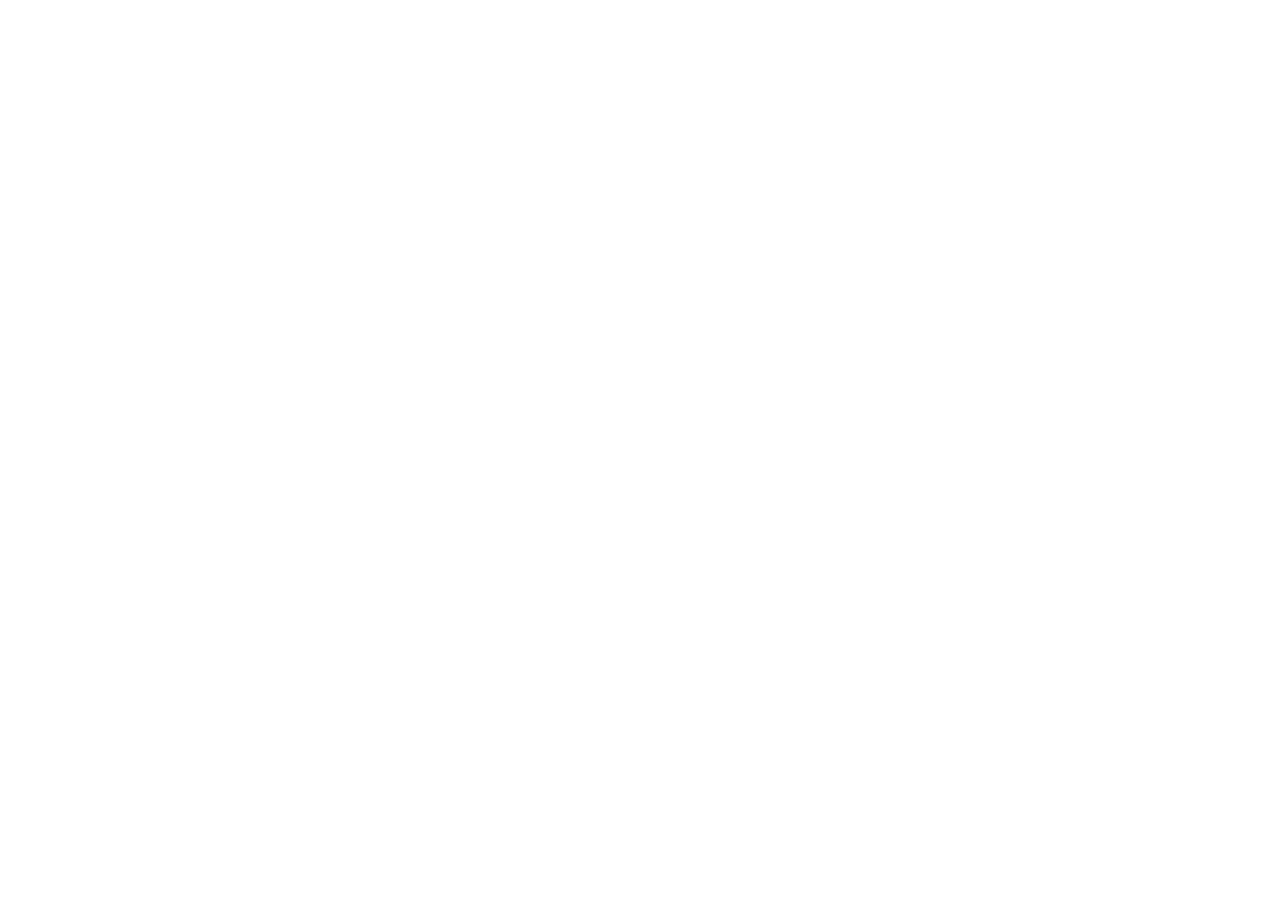
==== contact.html @ 3688fe40 "init : création du dépôt, arborescence des fichiers et structure HTML de base" ====
<!DOCTYPE html>
<html lang="fr">
<head>
    <meta charset="UTF-8">
    <meta name="viewport" content="width=device-width, initial-scale=1.0">
    <title>AfriConnectSummit - Contact</title>

    <!-- Bootstrap Icons - CSS -->
    <link rel="stylesheet" href="https://cdn.jsdelivr.net/npm/bootstrap-icons@1.11.3/font/bootstrap-icons.min.css">
    <!-- feuille de style personnelle -->
    <link rel="stylesheet" href="css/style.css">
</head>
<body>
    
    <!-- script javascript-->
    <script src="js/main.js"></script>
</body>
</html>
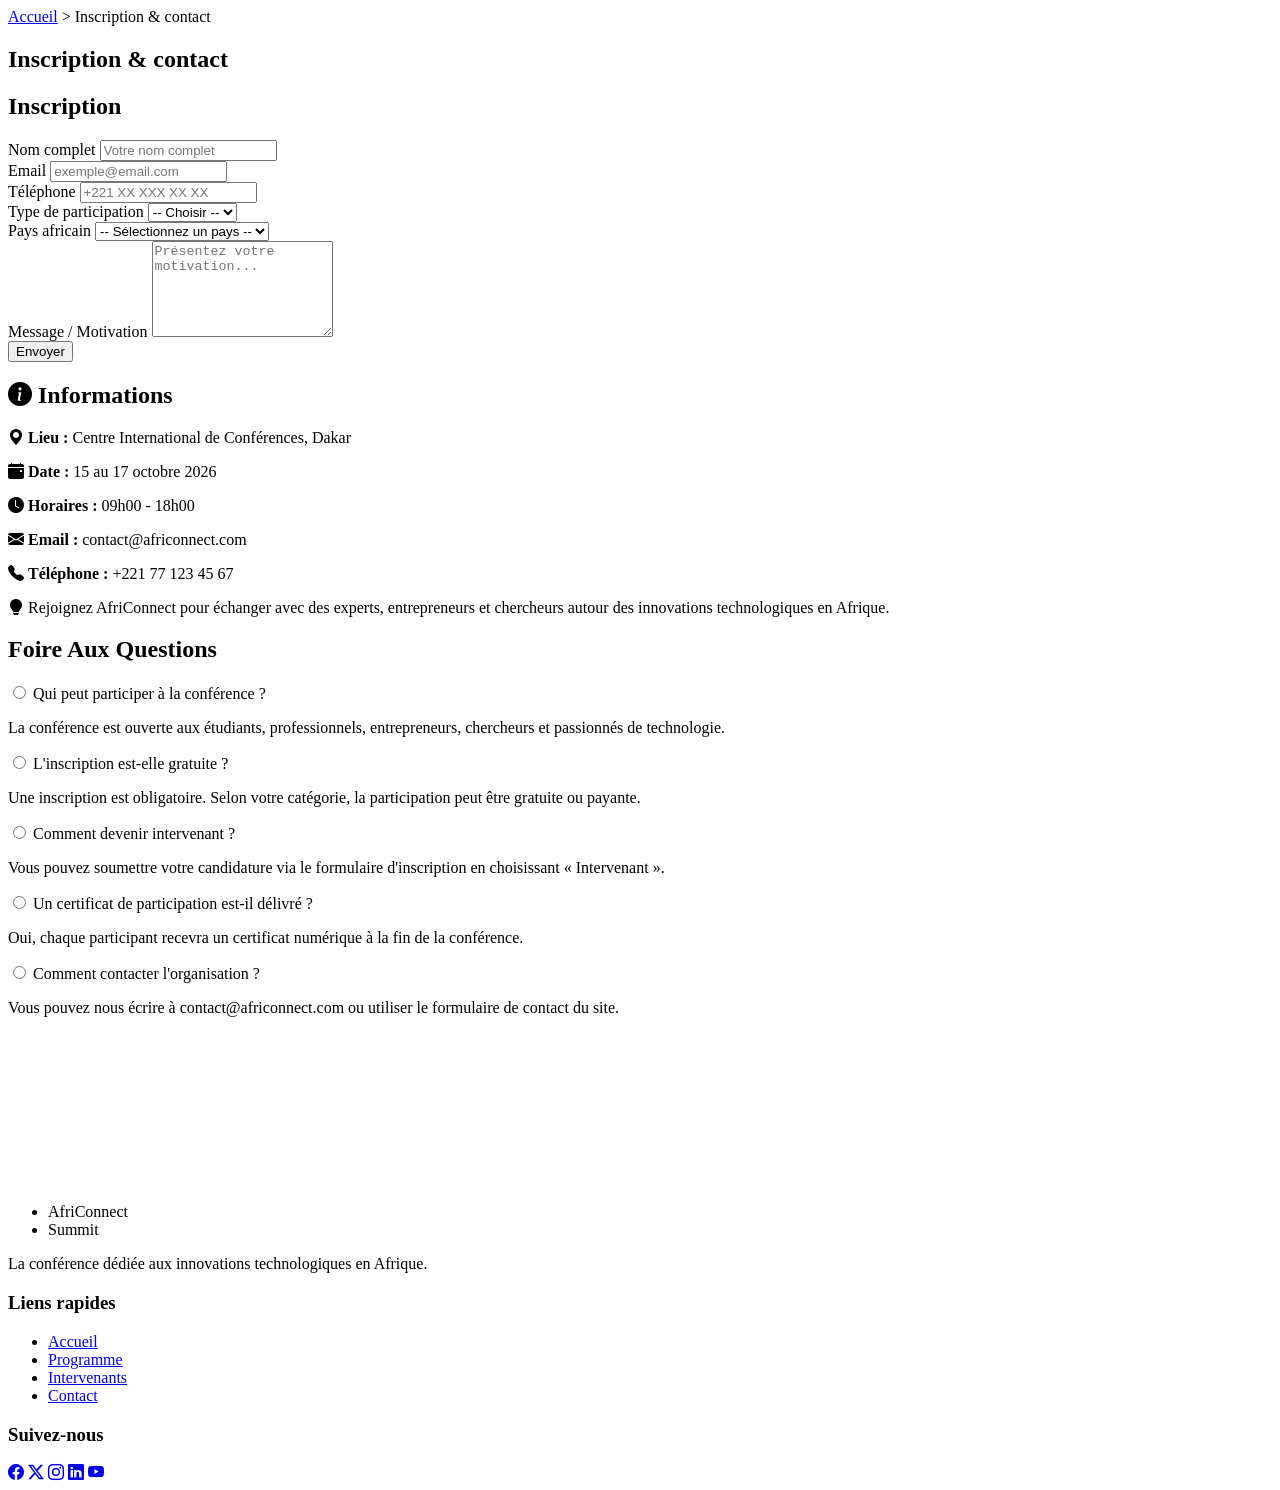
==== commit 91f28890: "HTML : Structure complète des 4 pages et contenu texte" ====
--- a/contact.html
+++ b/contact.html
@@ -1,5 +1,6 @@
 <!DOCTYPE html>
 <html lang="fr">
+
 <head>
     <meta charset="UTF-8">
     <meta name="viewport" content="width=device-width, initial-scale=1.0">
@@ -10,9 +11,216 @@
     <!-- feuille de style personnelle -->
     <link rel="stylesheet" href="css/style.css">
 </head>
+
 <body>
-    
+
+    <!-- section Hero interne -->
+    <section>
+        <div class="hero-content">
+
+            <!-- Fil d'Ariane -->
+            <div class="top">
+                <a href="index.html">Accueil</a>
+                <span>></span>
+                <span>Inscription & contact</span>
+            </div>
+
+            <!-- Titre -->
+            <h1>Inscription & contact</h1>
+
+        </div>
+    </section>
+
+    <!-- formulaire d'inscription -->
+    <section>
+        <!-- Formulaire -->
+        <div class="formulaire">
+
+            <h2>Inscription</h2>
+
+            <form>
+
+                <div class="champ">
+                    <label>Nom complet</label>
+                    <input type="text" placeholder="Votre nom complet" required>
+                </div>
+
+                <div class="champ">
+                    <label>Email</label>
+                    <input type="email" placeholder="exemple@email.com" required>
+                </div>
+
+                <div class="champ">
+                    <label>Téléphone</label>
+                    <input type="tel" placeholder="+221 XX XXX XX XX" required>
+                </div>
+
+                <div class="champ">
+                    <label>Type de participation</label>
+                    <select required>
+                        <option value="">-- Choisir --</option>
+                        <option>Participant</option>
+                        <option>Intervenant</option>
+                        <option>Partenaire</option>
+                        <option>Sponsor</option>
+                        <option>Presse</option>
+                    </select>
+                </div>
+
+                <div class="champ">
+                    <label>Pays africain</label>
+                    <select required>
+                        <option value="">-- Sélectionnez un pays --</option>
+                        <option>Sénégal</option>
+                        <option>Burkina Faso</option>
+                        <option>Côte d'Ivoire</option>
+                        <option>Mali</option>
+                        <option>Niger</option>
+                        <option>Ghana</option>
+                        <option>Nigeria</option>
+                        <option>Cameroun</option>
+                        <option>Togo</option>
+                        <option>Bénin</option>
+                        <option>Guinée</option>
+                    </select>
+                </div>
+
+                <div class="champ">
+                    <label>Message / Motivation</label>
+                    <textarea rows="6" placeholder="Présentez votre motivation..."></textarea>
+                </div>
+
+                <button type="submit" class="btn">Envoyer</button>
+
+            </form>
+
+        </div>
+        <!-- Informations -->
+        <div class="infos">
+
+            <h2><i class="bi bi-info-circle-fill"></i> Informations</h2>
+
+            <p><i class="bi bi-geo-alt-fill"></i> <strong>Lieu :</strong> Centre International de Conférences, Dakar</p>
+
+            <p><i class="bi bi-calendar-event-fill"></i> <strong>Date :</strong> 15 au 17 octobre 2026</p>
+
+            <p><i class="bi bi-clock-fill"></i> <strong>Horaires :</strong> 09h00 - 18h00</p>
+
+            <p><i class="bi bi-envelope-fill"></i> <strong>Email :</strong> contact@africonnect.com</p>
+
+            <p><i class="bi bi-telephone-fill"></i> <strong>Téléphone :</strong> +221 77 123 45 67</p>
+
+            <p>
+                <i class="bi bi-lightbulb-fill"></i>
+                Rejoignez AfriConnect pour échanger avec des experts,
+                entrepreneurs et chercheurs autour des innovations technologiques en Afrique.
+            </p>
+
+        </div>
+
+
+    </section>
+
+    <!-- FAQ -->
+    <section>
+        <h2>Foire Aux Questions</h2>
+
+        <div class="accordion">
+
+            <div class="item">
+                <input type="radio" name="faq" id="q1">
+                <label for="q1">Qui peut participer à la conférence ?</label>
+                <div class="content">
+                    <p>La conférence est ouverte aux étudiants, professionnels, entrepreneurs, chercheurs et passionnés
+                        de technologie.</p>
+                </div>
+            </div>
+
+            <div class="item">
+                <input type="radio" name="faq" id="q2">
+                <label for="q2">L'inscription est-elle gratuite ?</label>
+                <div class="content">
+                    <p>Une inscription est obligatoire. Selon votre catégorie, la participation peut être gratuite ou
+                        payante.</p>
+                </div>
+            </div>
+
+            <div class="item">
+                <input type="radio" name="faq" id="q3">
+                <label for="q3">Comment devenir intervenant ?</label>
+                <div class="content">
+                    <p>Vous pouvez soumettre votre candidature via le formulaire d'inscription en choisissant «
+                        Intervenant ».</p>
+                </div>
+            </div>
+
+            <div class="item">
+                <input type="radio" name="faq" id="q4">
+                <label for="q4">Un certificat de participation est-il délivré ?</label>
+                <div class="content">
+                    <p>Oui, chaque participant recevra un certificat numérique à la fin de la conférence.</p>
+                </div>
+            </div>
+
+            <div class="item">
+                <input type="radio" name="faq" id="q5">
+                <label for="q5">Comment contacter l'organisation ?</label>
+                <div class="content">
+                    <p>Vous pouvez nous écrire à contact@africonnect.com ou utiliser le formulaire de contact du site.
+                    </p>
+                </div>
+            </div>
+
+        </div>
+
+    </section>
+
+    <!-- Carte google maps -->
+    <section>
+        <iframe src="https://www.google.com/maps?q=MGHW%2B75R%20Dakar&output=embed" frameborder="0"></iframe>
+    </section>
+
+    <!-- footer -->
+    <footer>
+        <div class="footer-container">
+
+            <div class="footer-col">
+                <ul>
+                    <li class="logo">AfriConnect</li>
+                    <li class="logo" id="color">Summit</li>
+                </ul>
+                <p>La conférence dédiée aux innovations technologiques en Afrique.</p>
+            </div>
+
+            <div class="footer-col">
+                <h3>Liens rapides</h3>
+                <ul>
+                    <li><a href="index.html">Accueil</a></li>
+                    <li><a href="programme.html">Programme</a></li>
+                    <li><a href="intervenants.html">Intervenants</a></li>
+                    <li><a href="contact.html">Contact</a></li>
+                </ul>
+            </div>
+
+            <div class="footer-col">
+                <h3>Suivez-nous</h3>
+
+                <div class="social-icons">
+                    <a href="#"><i class="bi bi-facebook"></i></a>
+                    <a href="#"><i class="bi bi-twitter-x"></i></a>
+                    <a href="#"><i class="bi bi-instagram"></i></a>
+                    <a href="#"><i class="bi bi-linkedin"></i></a>
+                    <a href="#"><i class="bi bi-youtube"></i></a>
+                </div>
+            </div>
+
+        </div>
+
+        <div id="copyrigth"></div>
+    </footer>
+
     <!-- script javascript-->
     <script src="js/main.js"></script>
 </body>
+
 </html>
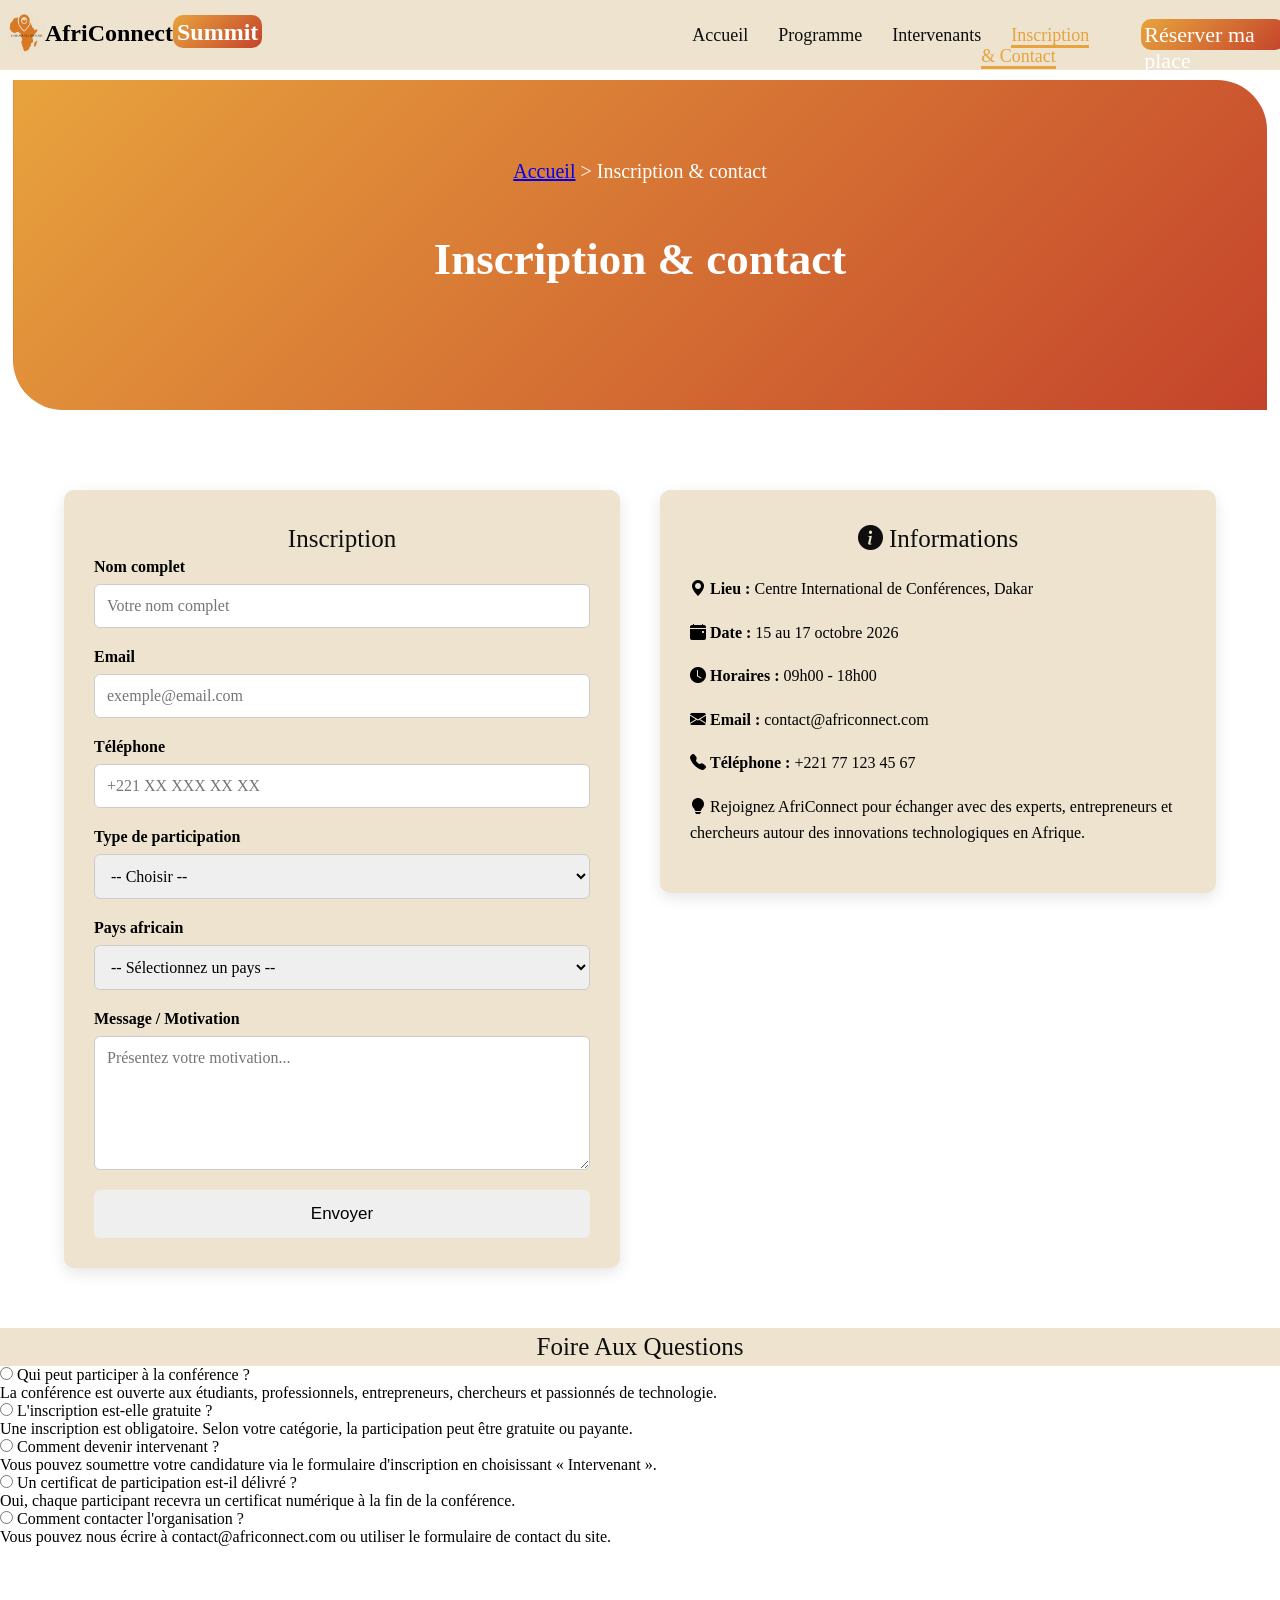
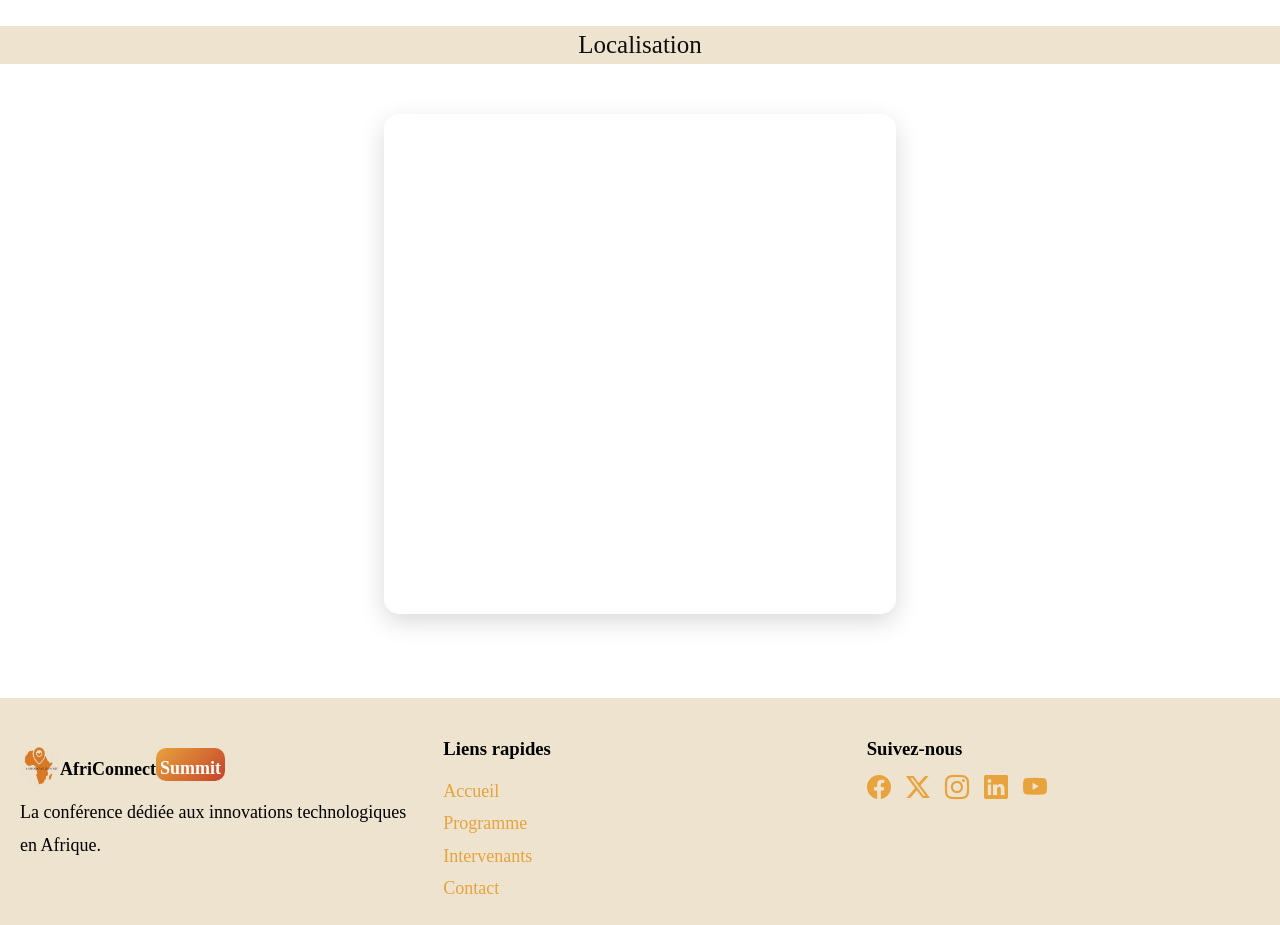
==== commit 7d685ecd: "CSS : variables et mise en page principale" ====
--- a/contact.html
+++ b/contact.html
@@ -13,9 +13,31 @@
 </head>
 
 <body>
+     <!-- navbar -->
+    <nav class="navbar">
+        <div class="logo">
+            <ul>
+                <li><img src="images/logo.png" alt="logo"></li>
+                <li>AfriConnect</li>
+                <li id="color">Summit</li>
+            </ul>
+        </div>
+        <ul class="nav-links">
+            <li><a href="index.html">Accueil</a></li>
+            <li><a href="programme.html">Programme</a></li>
+            <li><a href="intervenants.html">Intervenants</a></li>
+            <li><a href="contact.html" class="active">Inscription & Contact</a></li>
+        </ul>
+        <a href="contact.html" class="primaire">Réserver ma place</a>
+        <div class="hamburger">
+            <span></span>
+            <span></span>
+            <span></span>
+        </div>
+    </nav>
 
     <!-- section Hero interne -->
-    <section>
+    <section class="hero-interne">
         <div class="hero-content">
 
             <!-- Fil d'Ariane -->
@@ -32,11 +54,11 @@
     </section>
 
     <!-- formulaire d'inscription -->
-    <section>
+    <section class="contact">
         <!-- Formulaire -->
         <div class="formulaire">
 
-            <h2>Inscription</h2>
+            <div class="title">Inscription</div>
 
             <form>
 
@@ -98,7 +120,7 @@
         <!-- Informations -->
         <div class="infos">
 
-            <h2><i class="bi bi-info-circle-fill"></i> Informations</h2>
+            <div class="title"><i class="bi bi-info-circle-fill"></i> Informations</div>
 
             <p><i class="bi bi-geo-alt-fill"></i> <strong>Lieu :</strong> Centre International de Conférences, Dakar</p>
 
@@ -123,7 +145,7 @@
 
     <!-- FAQ -->
     <section>
-        <h2>Foire Aux Questions</h2>
+        <div class="title">Foire Aux Questions</div>
 
         <div class="accordion">
 
@@ -176,7 +198,8 @@
     </section>
 
     <!-- Carte google maps -->
-    <section>
+    <section class="localisation">
+        <div class="title">Localisation</div>
         <iframe src="https://www.google.com/maps?q=MGHW%2B75R%20Dakar&output=embed" frameborder="0"></iframe>
     </section>
 
@@ -185,9 +208,10 @@
         <div class="footer-container">
 
             <div class="footer-col">
-                <ul>
-                    <li class="logo">AfriConnect</li>
-                    <li class="logo" id="color">Summit</li>
+                <ul class="logo">
+                    <li><img src="images/logo.png" alt="logo"></li>
+                    <li>AfriConnect</li>
+                    <li id="color">Summit</li>
                 </ul>
                 <p>La conférence dédiée aux innovations technologiques en Afrique.</p>
             </div>
--- a/css/style.css
+++ b/css/style.css
@@ -0,0 +1,560 @@
+* {
+    margin: 0;
+    padding: 0;
+}
+
+:root {
+    /* couleur du site */
+    --bg: #ffffff;
+    --primary-color: #e8a33d;
+    --secondary-color: #c4432b;
+    --third-color: #ede3ce;
+    --bg-dark: #0e0e0e;
+    --bg-dark-card: rgba(232, 163, 61, 0.14);
+    --color: #E8A33D24;
+    /* police */
+    --font-title: roboto slab;
+    --font-text: playfair display;
+}
+
+.logo {
+    font-size: 24px;
+    display: flex;
+    margin-top: 15px;
+    font-weight: bold;
+
+    img {
+        margin-top: -7px;
+        width: 40px;
+        height: 40px;
+        border-radius: 50%;
+        background: var(--third-color);
+    }
+
+    #color {
+        margin-top: -5px;
+        background: linear-gradient(135deg, var(--primary-color), var(--secondary-color));
+        color: white;
+        padding: 4px;
+        border-radius: 10px;
+        height: 25px;
+    }
+}
+
+.navbar {
+    top: 0;
+    width: 100%;
+    display: flex;
+    padding: 5px;
+    height: 60px;
+    position: fixed;
+    background: var(--third-color);
+
+    ul {
+        display: flex;
+        list-style: none;
+    }
+
+    .nav-links {
+        margin-top: 20px;
+        margin-left: 400px;
+
+        a {
+            margin-left: 30px;
+            font-size: 18px;
+            text-decoration: none;
+            color: var(--bg-dark);
+        }
+    }
+
+    .primaire {
+        margin-top: 14px;
+        padding: 3px;
+        border-radius: 10px;
+        color: white;
+        background: linear-gradient(135deg, var(--primary-color), var(--secondary-color));
+        text-decoration: none;
+        font-size: 22px;
+        height: 25px;
+        margin-left: 50px;
+
+    }
+
+    .nav-links .active {
+        border-bottom: solid var(--primary-color);
+        color: var(--primary-color);
+    }
+}
+
+.hero-interne {
+    margin: 80px auto;
+    height: 250px;
+    width: 98%;
+    background: linear-gradient(135deg, var(--primary-color), var(--secondary-color));
+    background-size: cover;
+    background-position: center;
+    border-radius: 0% 50px 0% 50px;
+    padding-top: 80px;
+
+    .hero-content {
+        width: 90%;
+        margin: auto;
+        color: white;
+        align-items: center;
+        text-align: center;
+
+        .top {
+            font-size: 20px;
+            font-family: var(--font-text);
+
+        }
+
+        h1 {
+            font-size: 45px;
+            margin-top: 50px;
+            font-family: var(--font-text);
+        }
+    }
+}
+
+/* mis en place du footer */
+footer {
+    background: var(--third-color);
+    padding: 40px 20px 20px;
+
+    .footer-container {
+        display: flex;
+        justify-content: space-between;
+        gap: 30px;
+
+        /* flex-wrap: wrap; */
+        .footer-col {
+            flex: 1;
+            min-width: 220px;
+
+            h3 {
+                margin-bottom: 15px;
+            }
+
+            p,
+            li {
+                font-size: 18px;
+                line-height: 1.8;
+            }
+
+            ul {
+                list-style: none;
+                padding: 0;
+
+                a {
+                    color: var(--primary-color);
+                    text-decoration: none;
+                }
+            }
+
+            .social-icons {
+                display: flex;
+                gap: 15px;
+                margin-top: 10px;
+
+                a {
+                    color: var(--primary-color);
+                    font-size: 24px;
+                }
+            }
+
+        }
+
+    }
+}
+
+/* en-tête de chaque page */
+.title {
+    padding: 5px;
+    font-size: 25px;
+    color: var(--bg-dark);
+    text-align: center;
+    align-items: center;
+    background: var(--third-color);
+    font-family: var(--font-title);
+
+}
+
+/* page d'acceuil */
+.hero-section {
+    padding: 100px 20px;
+    max-width: 1200px;
+    margin: 0 auto;
+    min-height: 80vh;
+    display: flex;
+    align-items: center;
+
+    .hero-container {
+        display: grid;
+        grid-template-columns: 1fr 1fr;
+        gap: 50px;
+        align-items: center;
+        width: 100%;
+    }
+
+    .hero-text {
+        h1 {
+            font-size: 3.5rem;
+            line-height: 1.1;
+            margin-bottom: 20px;
+            font-weight: 800;
+        }
+
+        p {
+            font-size: 1.25rem;
+            color: var(--text-muted);
+            line-height: 1.6;
+            margin-bottom: 40px;
+            font-family: var(--font-text);
+        }
+    }
+
+    .hero-text h1 em {
+        background: linear-gradient(135deg, var(--primary-color), var(--secondary-color));
+        -webkit-background-clip: text;
+        -webkit-text-fill-color: transparent;
+        background-clip: text;
+    }
+
+    .hero-buttons {
+        display: flex;
+        gap: 15px;
+
+        .primaire,
+        .secondaire {
+            padding: 14px 28px;
+            border-radius: 40px;
+            font-weight: 600;
+            text-decoration: none;
+
+        }
+
+        .primaire {
+            background: linear-gradient(135deg, var(--primary-color), var(--secondary-color));
+            color: white;
+        }
+
+        .secondaire {
+            background-color: transparent;
+            color: var(--text-color);
+            border: 2px solid #E5E7EB;
+        }
+    }
+
+
+
+    .hero-image {
+        width: 100%;
+
+        img {
+            height: 500px;
+            border-radius: 30px;
+
+        }
+    }
+}
+
+/* acceuil chiffres-clés */
+.chiffres-cle {
+    padding: 40px 20px 20px;
+
+    ul {
+        display: flex;
+        list-style: none;
+        justify-content: space-between;
+        gap: 30px;
+    }
+
+    .counters {
+        font-family: var(--font-text);
+        font-size: 20px;
+
+    }
+}
+
+/* pourquoi participer */
+.why {
+    .grid {
+        display: grid;
+        grid-template-columns: repeat(3, 1fr);
+        gap: 30px;
+        width: 90%;
+        margin: 80px auto;
+
+        i {
+            font-size: 3rem;
+            color: var(--primary-color);
+            margin-bottom: 20px;
+        }
+
+        h3 {
+            font-size: 1.5rem;
+            margin-bottom: 15px;
+            color: var(--secondary-color);
+        }
+
+        p {
+            color: var(--text-muted);
+            line-height: 1.6;
+            font-size: 1rem;
+        }
+
+        i {
+            font-size: 3rem;
+            color: var(--primary-color);
+            margin-bottom: 20px;
+        }
+
+        h3 {
+            font-size: 1.5rem;
+            margin-bottom: 15px;
+            color: var(--secondary-color);
+        }
+
+        p {
+            color: var(--text-muted);
+            line-height: 1.6;
+            font-size: 1rem;
+        }
+    }
+
+    .card {
+        background: var(--bg);
+        padding: 35px 25px;
+        text-align: center;
+        border-radius: 15px;
+        box-shadow: 0 5px 20px rgba(0, 0, 0, 0.1);
+
+        i {
+            font-size: 3rem;
+            color: var(--primary-color);
+            margin-bottom: 20px;
+        }
+
+        h3 {
+            font-size: 1.5rem;
+            margin-bottom: 15px;
+            color: var(--primary-color);
+        }
+
+        p {
+            line-height: 1.6;
+            font-size: 1rem;
+        }
+    }
+
+
+}
+
+/* sponsor */
+.sponsor-container{
+    display: flex;
+    justify-content: center;
+    align-items: stretch;
+    gap: 30px;
+    flex-wrap: wrap;
+    width: 90%;
+    margin: 80px auto;
+}
+
+.sponsor{
+    flex: 1 1 300px;
+    padding: 30px;
+    border-radius: 15px;
+    text-align: center;
+    box-shadow: 0 5px 20px rgba(0,0,0,.1);
+}
+
+.sponsor h3{
+    margin-bottom: 10px;
+    font-size: 1.7rem;
+}
+
+.sponsor h4{
+    margin-bottom: 15px;
+    color: var(--primary-color);
+}
+
+.sponsor p{
+    line-height: 1.6;
+}
+
+.gold{
+    i{
+        font-size: 40px;
+        color: #d4af37;
+    }
+}
+
+.silver{
+    i{
+        font-size: 40px;
+        color: #8f8f8f;
+    }
+}
+
+.bronze{
+    i{
+        font-size: 40px;
+        color: #8b5a2b;
+    }
+}
+/* programme  */
+.programme{
+    width:90%;
+    margin:50px auto;
+}
+
+.tabs{
+    display:flex;
+    justify-content:center;
+    gap:15px;
+    margin-bottom:30px;
+    
+}
+
+.tab{
+    padding:12px 25px;
+    border:none;
+    background: var(--third-color);
+    cursor:pointer;
+    font-size:16px;
+    border-radius:6px;
+    transition:.3s;
+}
+
+table{
+    width:100%;
+    border-collapse:collapse;
+}
+
+th{
+    background: var(--primary-color);
+    color: var(--bg);
+    padding:15px;
+}
+
+td{
+    padding:12px;
+    text-align:center;
+}
+
+tbody tr:nth-child(even){
+    background:#f2f2f2;
+}
+
+tbody tr:nth-child(odd){
+    background:white;
+}
+
+/* section thématique */
+.theme {
+    .theme-grid {
+        margin: 60px auto;
+        text-align: center;
+        width: 90%;
+        display: grid;
+        grid-template-columns: repeat(2, 1fr);
+        gap: 30px;
+    }
+
+    .theme-card {
+        background: var(--bg);
+        padding: 30px;
+        border-radius: 10px;
+        box-shadow: 0 5px 15px rgba(0, 0, 0, .1);
+
+        i {
+            font-size: 50px;
+            color: var(--primary-color);
+            margin-bottom: 15px;
+        }
+
+        h3 {
+            margin-bottom: 15px;
+        }
+
+        p {
+            line-height: 1.6;
+        }
+    }
+}
+
+/* contact : inscription */
+.contact{
+    width:90%;
+    margin:60px auto;
+    display:flex;
+    gap:40px;
+    align-items:flex-start;
+}
+
+.formulaire,
+.infos{
+    flex:1;
+    background: var(--third-color);
+    padding:30px;
+    border-radius:10px;
+    box-shadow:0 5px 15px rgba(0,0,0,.1);
+}
+
+.champ{
+    display:flex;
+    flex-direction:column;
+    margin-bottom:20px;
+}
+
+.champ label{
+    margin-bottom:8px;
+    font-weight:bold;
+    font-family: var(--font-text);
+}
+
+.champ input,
+.champ select,
+.champ textarea{
+    padding:12px;
+    border:1px solid #ccc;
+    border-radius:6px;
+    font-size:16px;
+    outline:none;
+    font-family: var(--font-text);
+}
+
+textarea{
+    resize:vertical;
+}
+
+.btn{
+    width:100%;
+    padding:14px;
+    border:none;
+    font-size:17px;
+    border-radius:6px;
+    cursor:pointer;
+    transition:.3s;
+}
+
+.infos p{
+    margin:18px 0;
+    line-height:1.6;
+    font-family: var(--font-text);
+}
+/* localisation */
+.localisation{
+    margin: 80px auto;
+    text-align: center;
+}
+iframe{
+    margin-top: 50px;
+    width: 40%;
+    height: 500px;
+    border: 0;
+    border-radius: 15px;
+    box-shadow: 0 8px 25px rgba(0,0,0,0.15);
+}
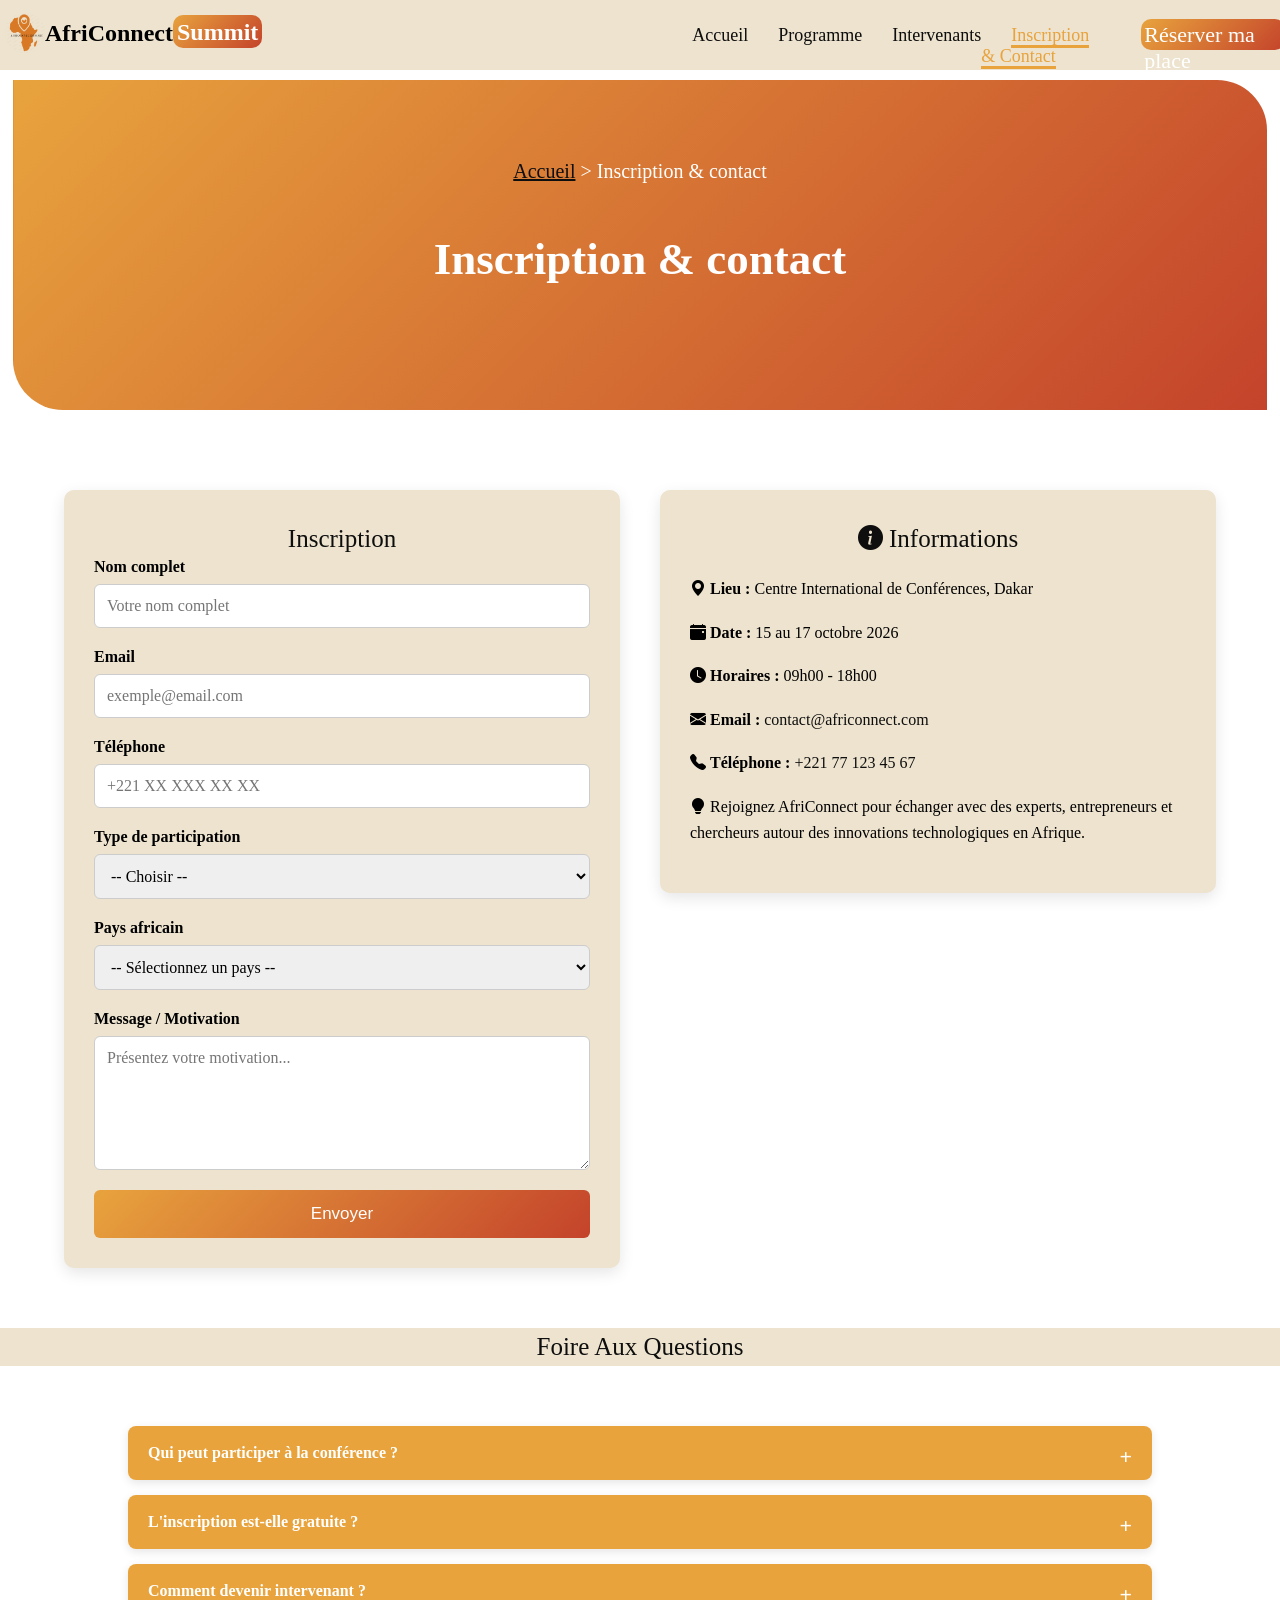
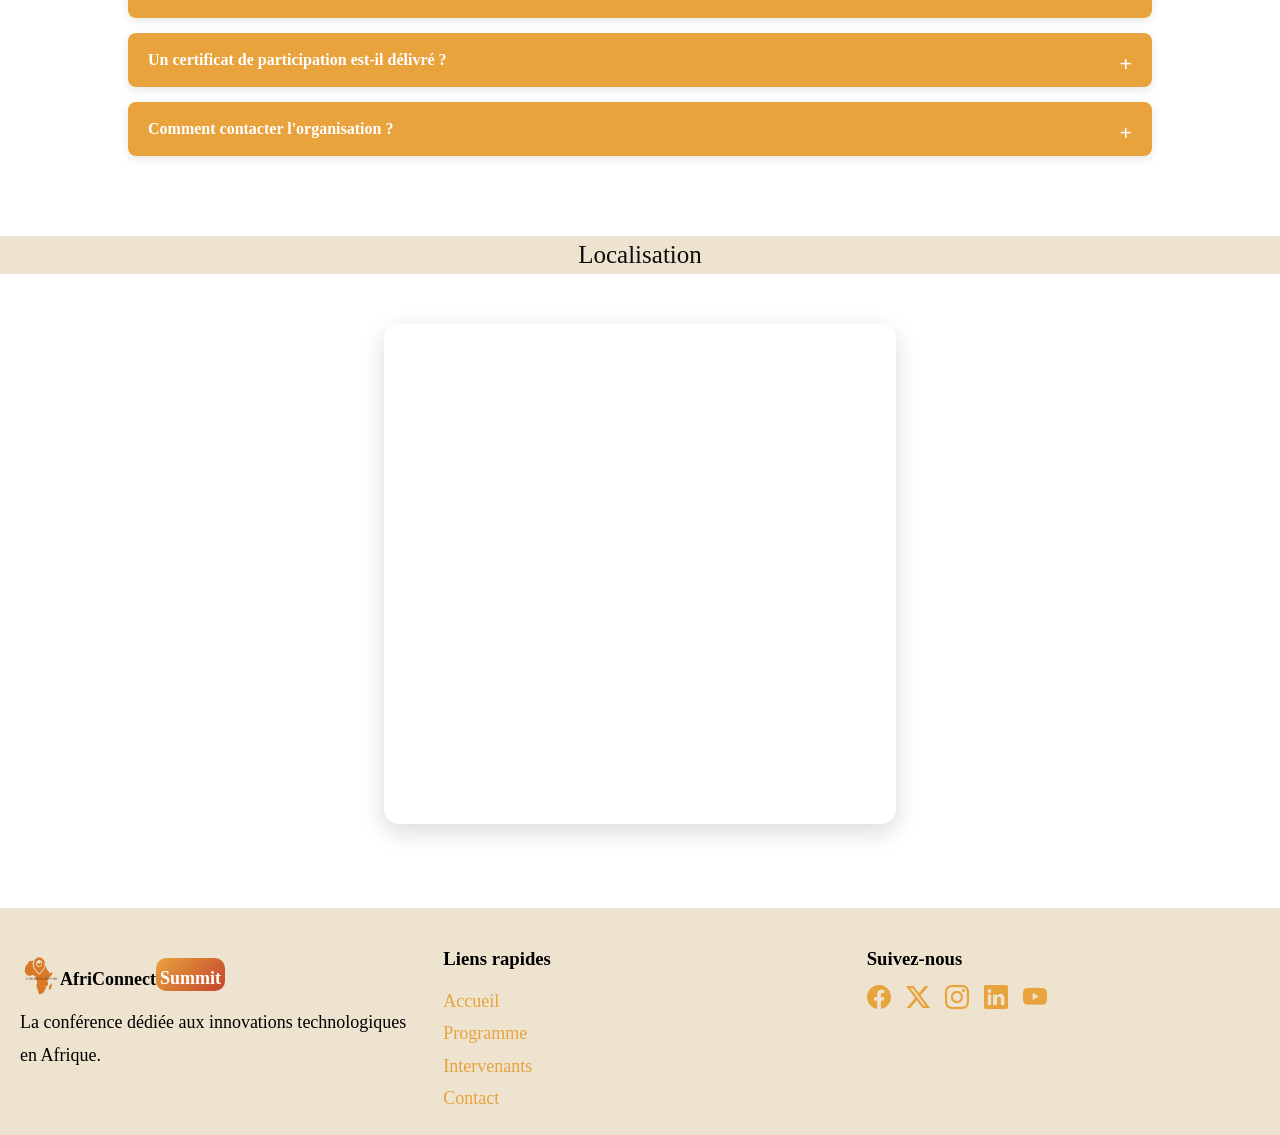
==== commit ba23c7ef: "CSS : grille d'intervenants et effets hover" ====
--- a/contact.html
+++ b/contact.html
@@ -128,9 +128,9 @@
 
             <p><i class="bi bi-clock-fill"></i> <strong>Horaires :</strong> 09h00 - 18h00</p>
 
-            <p><i class="bi bi-envelope-fill"></i> <strong>Email :</strong> contact@africonnect.com</p>
-
-            <p><i class="bi bi-telephone-fill"></i> <strong>Téléphone :</strong> +221 77 123 45 67</p>
+            <p><i class="bi bi-envelope-fill"></i> <strong>Email :</strong> <a href="mailto:maureenzoungrana@gmail.com">contact@africonnect.com</a></p>
+
+            <p><i class="bi bi-telephone-fill"></i> <strong>Téléphone :</strong> <a href="tel:+221710073201">+221 77 123 45 67</a></p>
 
             <p>
                 <i class="bi bi-lightbulb-fill"></i>
--- a/css/style.css
+++ b/css/style.css
@@ -49,6 +49,7 @@
     height: 60px;
     position: fixed;
     background: var(--third-color);
+    z-index: 2;
 
     ul {
         display: flex;
@@ -64,6 +65,11 @@
             font-size: 18px;
             text-decoration: none;
             color: var(--bg-dark);
+            transition: .3s;
+        }
+        a:hover{
+           box-shadow: 0 5px 20px rgba(0, 0, 0, 0.1);
+            border-bottom: solid var(--bg-dark);
         }
     }
 
@@ -77,6 +83,12 @@
         font-size: 22px;
         height: 25px;
         margin-left: 50px;
+        transition: .3s;
+    }
+
+    .primaire:hover{
+        box-shadow: 0 5px 20px rgba(0, 0, 0, 0.1);
+        transform: translateY(-5px);
 
     }
 
@@ -109,11 +121,20 @@
 
         }
 
+        a{
+            color: var(--bg-dark);
+        }
+
+        a:hover{
+            color: var(--bg);
+        }
+
         h1 {
             font-size: 45px;
             margin-top: 50px;
             font-family: var(--font-text);
         }
+
     }
 }
 
@@ -150,6 +171,9 @@
                     color: var(--primary-color);
                     text-decoration: none;
                 }
+                a:hover{
+                    color: var(--bg);
+                }
             }
 
             .social-icons {
@@ -160,6 +184,9 @@
                 a {
                     color: var(--primary-color);
                     font-size: 24px;
+                }
+                a:hover{
+                    color: var(--bg);
                 }
             }
 
@@ -236,13 +263,24 @@
 
         .primaire {
             background: linear-gradient(135deg, var(--primary-color), var(--secondary-color));
-            color: white;
+            color: var(--bg);
+        }
+
+        .primaire:hover{
+            box-shadow: 0 5px 20px rgba(0, 0, 0, 0.5);
+            color: var(--bg-dark);
+            background: var(--bg);
+            border: 2px solid #E5E7EB;
         }
 
         .secondaire {
             background-color: transparent;
             color: var(--text-color);
             border: 2px solid #E5E7EB;
+        }
+
+        .secondaire:hover{
+            box-shadow: 0 5px 20px rgba(0, 0, 0, 0.5);
         }
     }
 
@@ -279,7 +317,7 @@
 
 /* pourquoi participer */
 .why {
-    .grid {
+    .grid-why {
         display: grid;
         grid-template-columns: repeat(3, 1fr);
         gap: 30px;
@@ -329,6 +367,7 @@
         text-align: center;
         border-radius: 15px;
         box-shadow: 0 5px 20px rgba(0, 0, 0, 0.1);
+        transition: .3s;
 
         i {
             font-size: 3rem;
@@ -348,11 +387,16 @@
         }
     }
 
+    .card:hover {
+        transform: translateY(-10px);
+        box-shadow: 0 12px 25px rgba(0, 0, 0, .2);
+    }
+
 
 }
 
 /* sponsor */
-.sponsor-container{
+.sponsor-container {
     display: flex;
     justify-content: center;
     align-items: stretch;
@@ -362,94 +406,107 @@
     margin: 80px auto;
 }
 
-.sponsor{
+.sponsor {
     flex: 1 1 300px;
     padding: 30px;
     border-radius: 15px;
     text-align: center;
-    box-shadow: 0 5px 20px rgba(0,0,0,.1);
-}
-
-.sponsor h3{
+    box-shadow: 0 5px 20px rgba(0, 0, 0, .1);
+    transition: .3s;
+}
+
+.sponsor:hover {
+    transform: translateY(-10px);
+    box-shadow: 0 12px 25px rgba(0, 0, 0, .2);
+}
+
+.sponsor h3 {
     margin-bottom: 10px;
     font-size: 1.7rem;
 }
 
-.sponsor h4{
+.sponsor h4 {
     margin-bottom: 15px;
     color: var(--primary-color);
 }
 
-.sponsor p{
+.sponsor p {
     line-height: 1.6;
 }
 
-.gold{
-    i{
+.gold {
+    i {
         font-size: 40px;
         color: #d4af37;
     }
 }
 
-.silver{
-    i{
+.silver {
+    i {
         font-size: 40px;
         color: #8f8f8f;
     }
 }
 
-.bronze{
-    i{
+.bronze {
+    i {
         font-size: 40px;
         color: #8b5a2b;
     }
 }
+
 /* programme  */
-.programme{
-    width:90%;
-    margin:50px auto;
-}
-
-.tabs{
-    display:flex;
-    justify-content:center;
-    gap:15px;
-    margin-bottom:30px;
-    
-}
-
-.tab{
-    padding:12px 25px;
-    border:none;
+.programme {
+    width: 90%;
+    margin: 50px auto;
+}
+
+.tabs {
+    display: flex;
+    justify-content: center;
+    gap: 15px;
+    margin-bottom: 30px;
+
+
+}
+
+.tab {
+    padding: 12px 25px;
+    border: none;
     background: var(--third-color);
-    cursor:pointer;
-    font-size:16px;
-    border-radius:6px;
-    transition:.3s;
-}
-
-table{
-    width:100%;
-    border-collapse:collapse;
-}
-
-th{
+    cursor: pointer;
+    font-size: 16px;
+    border-radius: 6px;
+    transition: .3s;
+}
+
+.tab:hover {
     background: var(--primary-color);
     color: var(--bg);
-    padding:15px;
-}
-
-td{
-    padding:12px;
-    text-align:center;
-}
-
-tbody tr:nth-child(even){
-    background:#f2f2f2;
-}
-
-tbody tr:nth-child(odd){
-    background:white;
+}
+
+table {
+    width: 100%;
+    border-collapse: collapse;
+}
+
+th {
+    background: var(--primary-color);
+    color: var(--bg);
+    padding: 15px;
+}
+
+td {
+    padding: 12px;
+    text-align: center;
+}
+
+tbody tr:nth-child(even) {
+    background: #f2f2f2;
+}
+
+tbody tr:nth-child(odd) {
+    background: white;
 }
 
 /* section thématique */
@@ -468,6 +525,7 @@
         padding: 30px;
         border-radius: 10px;
         box-shadow: 0 5px 15px rgba(0, 0, 0, .1);
+        transition: .3s;
 
         i {
             font-size: 50px;
@@ -483,78 +541,244 @@
             line-height: 1.6;
         }
     }
+
+    .theme-card:hover {
+        transform: translateY(-10px);
+        box-shadow: 0 12px 25px rgba(0, 0, 0, .2);
+    }
 }
 
 /* contact : inscription */
-.contact{
-    width:90%;
-    margin:60px auto;
-    display:flex;
-    gap:40px;
-    align-items:flex-start;
+.contact {
+    width: 90%;
+    margin: 60px auto;
+    display: flex;
+    gap: 40px;
+    align-items: flex-start;
 }
 
 .formulaire,
-.infos{
-    flex:1;
+.infos {
+    flex: 1;
     background: var(--third-color);
-    padding:30px;
-    border-radius:10px;
-    box-shadow:0 5px 15px rgba(0,0,0,.1);
-}
-
-.champ{
-    display:flex;
-    flex-direction:column;
-    margin-bottom:20px;
-}
-
-.champ label{
-    margin-bottom:8px;
-    font-weight:bold;
+    padding: 30px;
+    border-radius: 10px;
+    box-shadow: 0 5px 15px rgba(0, 0, 0, .1);
+
+    a{
+        text-decoration: none;
+        color: var(--bg-dark);
+    }
+
+    a:hover{
+        color: var(--bg);
+    }
+}
+
+.champ {
+    display: flex;
+    flex-direction: column;
+    margin-bottom: 20px;
+}
+
+.champ label {
+    margin-bottom: 8px;
+    font-weight: bold;
     font-family: var(--font-text);
 }
 
 .champ input,
 .champ select,
-.champ textarea{
-    padding:12px;
-    border:1px solid #ccc;
-    border-radius:6px;
-    font-size:16px;
-    outline:none;
+.champ textarea {
+    padding: 12px;
+    border: 1px solid #ccc;
+    border-radius: 6px;
+    font-size: 16px;
+    outline: none;
     font-family: var(--font-text);
-}
-
-textarea{
-    resize:vertical;
-}
-
-.btn{
-    width:100%;
-    padding:14px;
-    border:none;
-    font-size:17px;
-    border-radius:6px;
-    cursor:pointer;
-    transition:.3s;
-}
-
-.infos p{
-    margin:18px 0;
-    line-height:1.6;
+    transition: .3s;
+}
+
+.champ input:hover,
+.champ select:hover,
+.champ textarea:hover{
+    transform: translateY(-5px);
+    box-shadow: 0 12px 25px rgba(0, 0, 0, .2);
+}
+
+textarea {
+    resize: vertical;
+}
+
+.btn {
+    width: 100%;
+    padding: 14px;
+    border: none;
+    font-size: 17px;
+    border-radius: 6px;
+    cursor: pointer;
+    transition: .3s;
+    color: var(--bg);
+    background: linear-gradient(135deg, var(--primary-color), var(--secondary-color));
+}
+
+.btn:hover{
+    transform: translateY(-10px);
+    box-shadow: 0 12px 25px rgba(0, 0, 0, .2);
+}
+
+.infos p {
+    margin: 18px 0;
+    line-height: 1.6;
     font-family: var(--font-text);
 }
+
 /* localisation */
-.localisation{
+.localisation {
     margin: 80px auto;
     text-align: center;
 }
-iframe{
+
+iframe {
     margin-top: 50px;
     width: 40%;
     height: 500px;
     border: 0;
     border-radius: 15px;
-    box-shadow: 0 8px 25px rgba(0,0,0,0.15);
-}+    box-shadow: 0 8px 25px rgba(0, 0, 0, 0.15);
+}
+
+/* les cartes */
+
+.filtres {
+    display: flex;
+    justify-content: center;
+    flex-wrap: wrap;
+    gap: 15px;
+    margin: 30px 0;
+}
+
+.filter-btn {
+    padding: 10px 20px;
+    border: none;
+    background: var(--third-color);
+    cursor: pointer;
+    border-radius: 6px;
+    transition: .3s;
+}
+
+.filter-btn:hover {
+    background: var(--primary-color);
+    color: white;
+}
+
+.grid {
+    display: grid;
+    grid-template-columns: repeat(3, 1fr);
+    gap: 30px;
+    width: 90%;
+    margin: 30px auto 30px;
+    text-align: center;
+
+    .card {
+        display: flex;
+        align-items: center;
+        gap: 20px;
+        padding: 20px;
+        background: white;
+        border-radius: 10px;
+        overflow: hidden;
+        box-shadow: 0 5px 15px rgba(0, 0, 0, .1);
+        transition: .3s;
+        z-index: 0;
+    }
+
+    .card:hover {
+        transform: translateY(-10px);
+        box-shadow: 0 12px 25px rgba(0, 0, 0, .2);
+    }
+
+    .card img {
+
+        width: 20%;
+        height: 100px;
+        object-fit: cover;
+        border-radius: 50%;
+    }
+
+    .card h3 {
+        margin: 15px 0 10px;
+    }
+
+    .card p {
+        color: var(--primary-color);
+        margin-bottom: 8px;
+    }
+
+    .card span {
+        display: block;
+        margin-bottom: 20px;
+    }
+}
+
+
+
+/* faq */
+.accordion {
+    width: 80%;
+    margin: 60px auto;
+
+    .item {
+        margin-bottom: 15px;
+        border-radius: 8px;
+        overflow: hidden;
+        box-shadow: 0 3px 10px rgba(0, 0, 0, .1);
+    }
+
+    input {
+        display: none;
+    }
+
+    label {
+        display: block;
+        padding: 18px 20px;
+        background: var(--primary-color);
+        color: var(--bg);
+        font-weight: bold;
+        cursor: pointer;
+        position: relative;
+    }
+
+    label::after {
+        content: "+";
+        position: absolute;
+        right: 20px;
+        font-size: 22px;
+    }
+
+}
+
+.content {
+    max-height: 0;
+    overflow: hidden;
+    background: #f8f9fa;
+    transition: max-height .5s ease, padding .5s ease;
+    padding: 0 20px;
+
+    p {
+        line-height: 1.6;
+    }
+}
+
+
+
+/* Accordion ouvert */
+
+input:checked+label+.content {
+    max-height: 200px;
+    padding: 20px;
+}
+
+input:checked+label::after {
+    content: "−";
+}
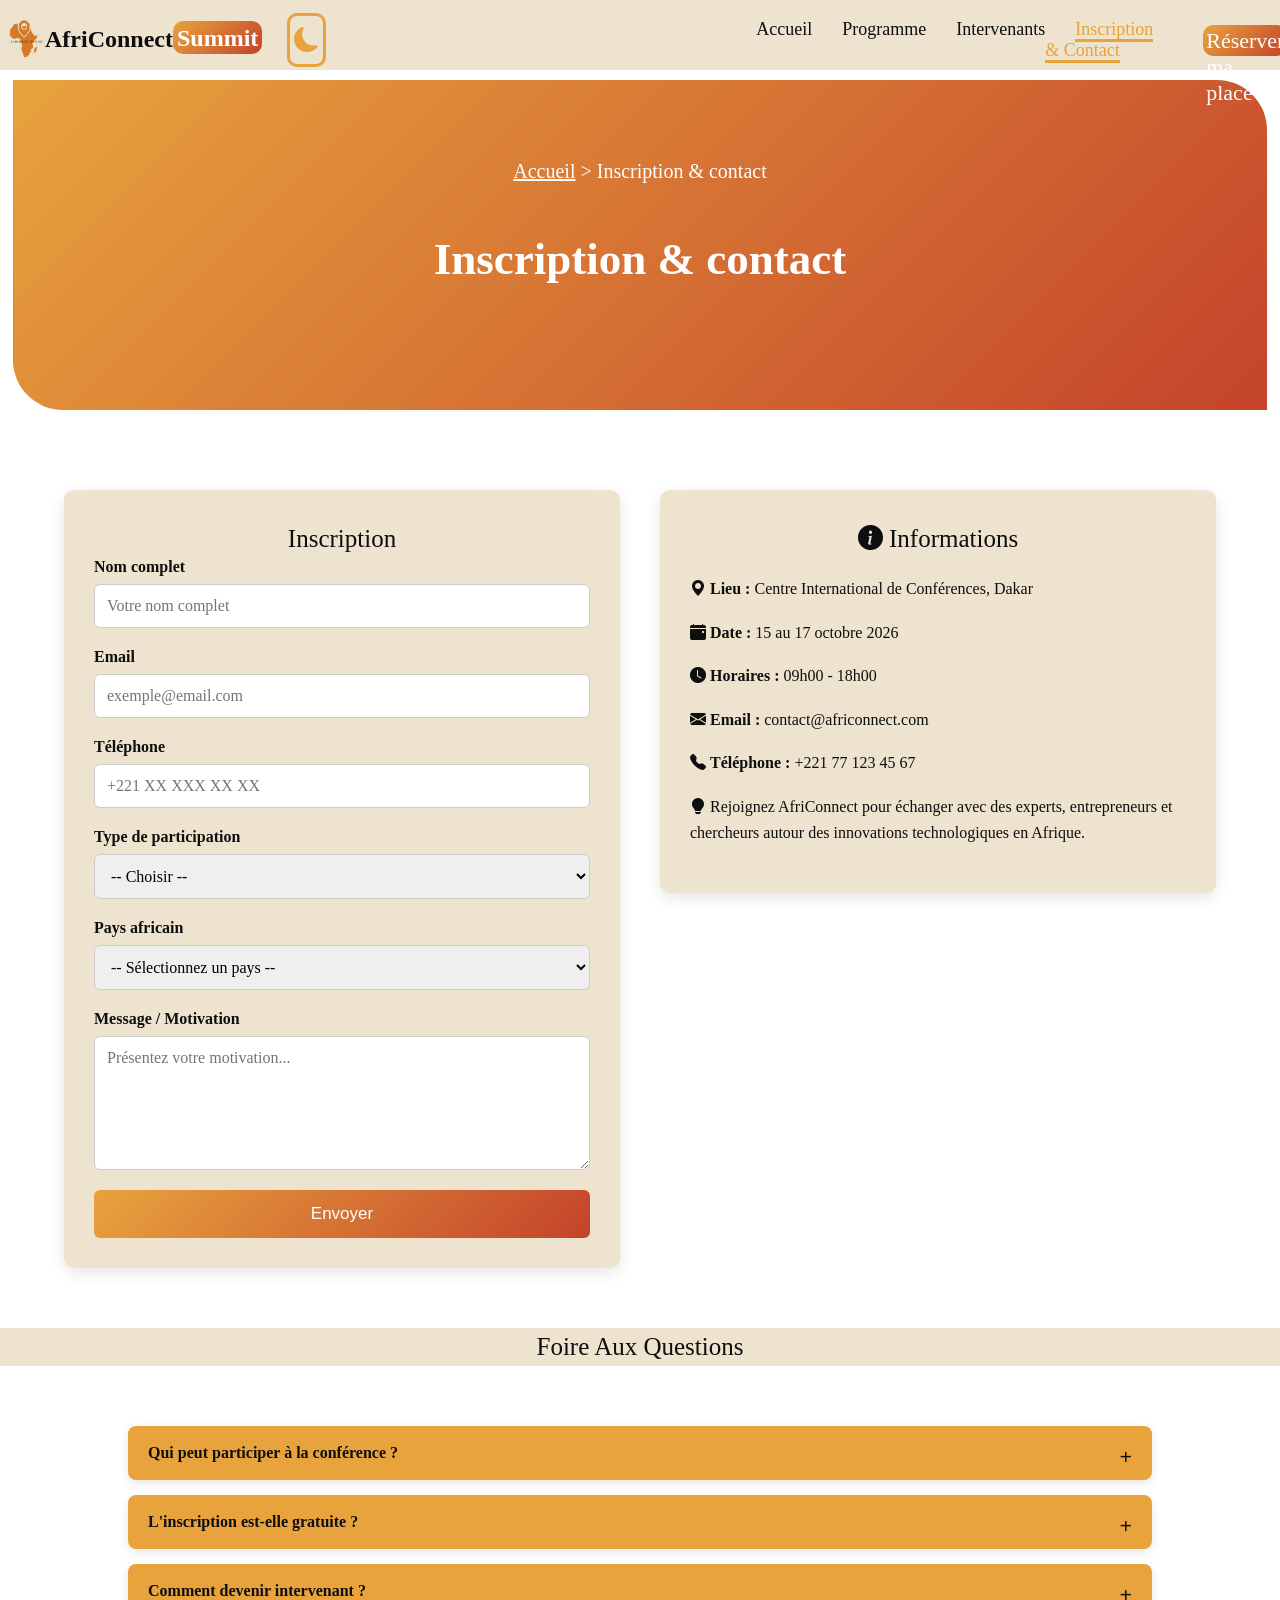
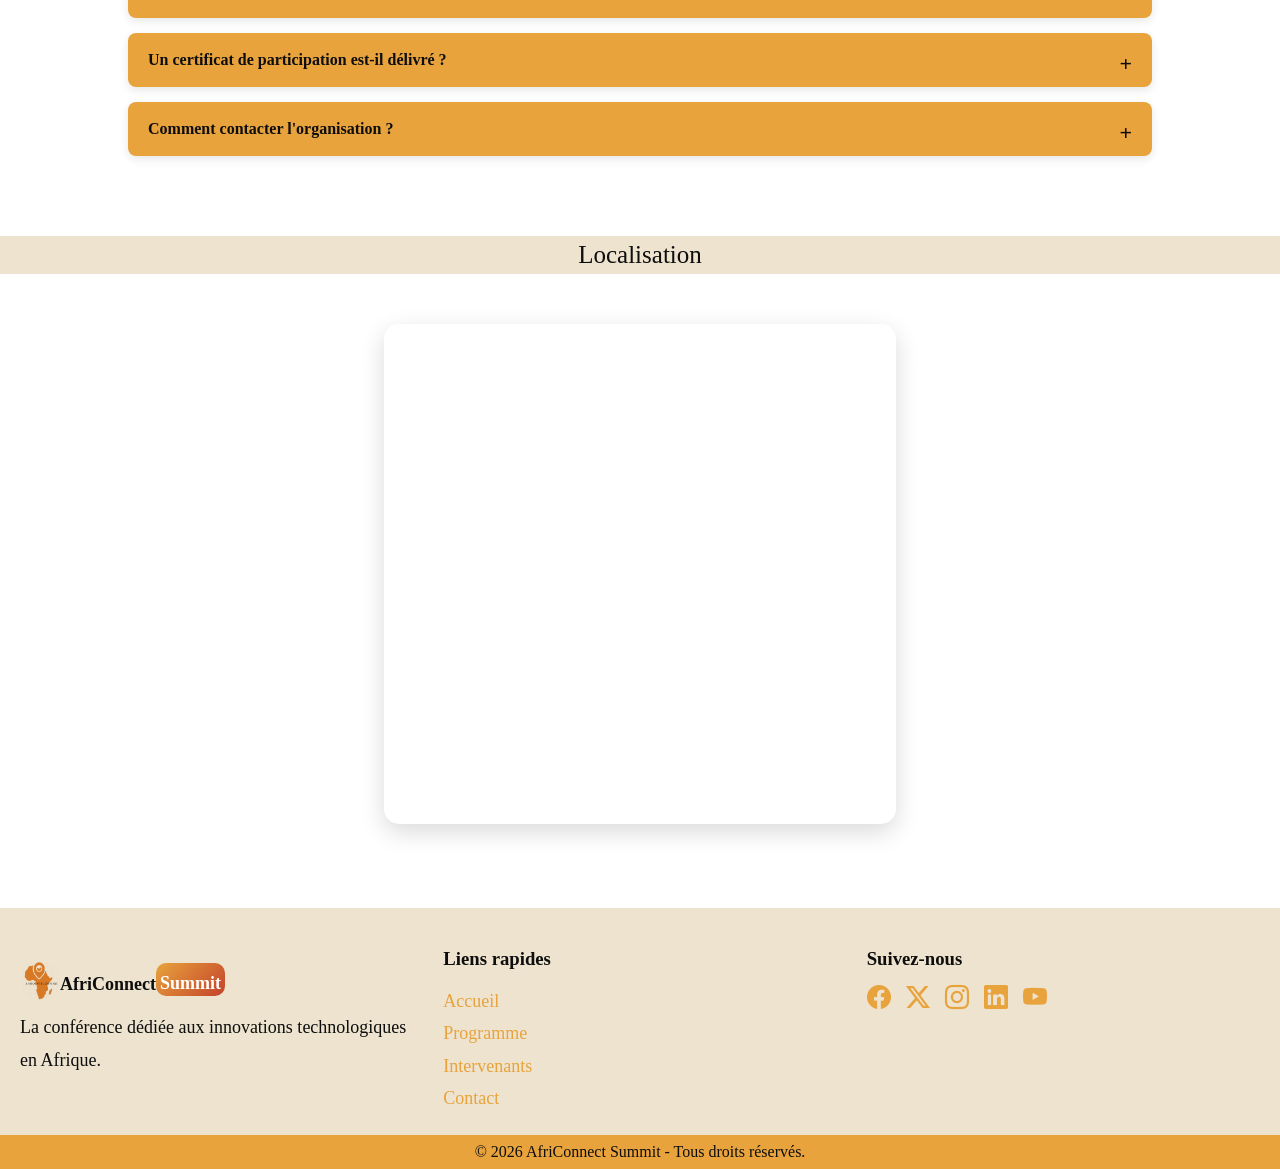
==== commit e7c3b459: "JS : dark mode avec localStorage et  navbar dynamique au scroll" ====
--- a/contact.html
+++ b/contact.html
@@ -1,5 +1,5 @@
 <!DOCTYPE html>
-<html lang="fr">
+<html lang="fr" data-theme="light">
 
 <head>
     <meta charset="UTF-8">
@@ -22,6 +22,7 @@
                 <li id="color">Summit</li>
             </ul>
         </div>
+        <button data-theme-toggler><i class="bi bi-sun-fill"></i> </button>
         <ul class="nav-links">
             <li><a href="index.html">Accueil</a></li>
             <li><a href="programme.html">Programme</a></li>
@@ -240,9 +241,9 @@
 
         </div>
 
-        <div id="copyrigth"></div>
+       
     </footer>
-
+ <div id="copyrigth"></div>
     <!-- script javascript-->
     <script src="js/main.js"></script>
 </body>
--- a/css/style.css
+++ b/css/style.css
@@ -4,23 +4,38 @@
 }
 
 :root {
-    /* couleur du site */
+    /* police */
+    --font-title: roboto slab;
+    --font-text: playfair display;
+}
+
+/* Style clair */
+[data-theme="light"] {
     --bg: #ffffff;
     --primary-color: #e8a33d;
     --secondary-color: #c4432b;
     --third-color: #ede3ce;
-    --bg-dark: #0e0e0e;
-    --bg-dark-card: rgba(232, 163, 61, 0.14);
-    --color: #E8A33D24;
-    /* police */
-    --font-title: roboto slab;
-    --font-text: playfair display;
+    --text-color: #0e0e0e;
+}
+
+/* Style sombre */
+[data-theme="dark"] {
+    --bg: #0e0e0e;
+    --primary-color: #e8a33d;
+    --secondary-color: #c4432b;
+    --third-color: #0e0e0e;
+    --text-color: #ffffff;
+}
+
+html {
+    background-color: var(--bg);
+    color: var(--text-color);
 }
 
 .logo {
     font-size: 24px;
     display: flex;
-    margin-top: 15px;
+    margin-top: 20px;
     font-weight: bold;
 
     img {
@@ -50,14 +65,30 @@
     position: fixed;
     background: var(--third-color);
     z-index: 2;
+    align-items: center;
 
     ul {
         display: flex;
         list-style: none;
     }
 
+    button{
+        margin-top: 10px;
+        padding: 4px;
+        width: 45px;
+        height: 6vh;
+        margin-left: 25px;
+        border-radius: 10px;
+        background: var(--third-color);
+        border: solid var(--primary-color);
+        i{
+            font-size: 25px;
+            color: var(--primary-color);
+        }
+    }
+
     .nav-links {
-        margin-top: 20px;
+        margin-top: 10px;
         margin-left: 400px;
 
         a {
@@ -67,14 +98,15 @@
             color: var(--bg-dark);
             transition: .3s;
         }
-        a:hover{
-           box-shadow: 0 5px 20px rgba(0, 0, 0, 0.1);
+
+        a:hover {
+            box-shadow: 0 5px 20px rgba(0, 0, 0, 0.1);
             border-bottom: solid var(--bg-dark);
         }
     }
 
     .primaire {
-        margin-top: 14px;
+        margin-top: 11px;
         padding: 3px;
         border-radius: 10px;
         color: white;
@@ -86,7 +118,7 @@
         transition: .3s;
     }
 
-    .primaire:hover{
+    .primaire:hover {
         box-shadow: 0 5px 20px rgba(0, 0, 0, 0.1);
         transform: translateY(-5px);
 
@@ -96,6 +128,18 @@
         border-bottom: solid var(--primary-color);
         color: var(--primary-color);
     }
+}
+
+.navbar.scrolled{
+    background: rgba(255, 255, 255, 0.6);
+    backdrop-filter: blur(10px);
+    -webkit-backdrop-filter: blur(10px);
+    box-shadow: 0 4px 15px rgba(0,0,0,.15);
+    button{
+    background: rgba(255, 255, 255, 0.339);
+    backdrop-filter: blur(30px);
+    -webkit-backdrop-filter: blur(30px);   
+}
 }
 
 .hero-interne {
@@ -121,11 +165,11 @@
 
         }
 
-        a{
+        a {
             color: var(--bg-dark);
         }
 
-        a:hover{
+        a:hover {
             color: var(--bg);
         }
 
@@ -171,8 +215,9 @@
                     color: var(--primary-color);
                     text-decoration: none;
                 }
-                a:hover{
-                    color: var(--bg);
+
+                a:hover {
+                    color: white;
                 }
             }
 
@@ -185,14 +230,23 @@
                     color: var(--primary-color);
                     font-size: 24px;
                 }
-                a:hover{
-                    color: var(--bg);
+
+                a:hover {
+                    color: white;
                 }
             }
 
         }
 
     }
+}
+
+/* ligne de copyrigth */
+
+#copyrigth{
+    padding: 8px;
+    text-align: center;
+    background: var(--primary-color);
 }
 
 /* en-tête de chaque page */
@@ -251,6 +305,7 @@
     .hero-buttons {
         display: flex;
         gap: 15px;
+        flex-wrap: wrap;
 
         .primaire,
         .secondaire {
@@ -266,7 +321,7 @@
             color: var(--bg);
         }
 
-        .primaire:hover{
+        .primaire:hover {
             box-shadow: 0 5px 20px rgba(0, 0, 0, 0.5);
             color: var(--bg-dark);
             background: var(--bg);
@@ -279,8 +334,9 @@
             border: 2px solid #E5E7EB;
         }
 
-        .secondaire:hover{
+        .secondaire:hover {
             box-shadow: 0 5px 20px rgba(0, 0, 0, 0.5);
+            border: solid var(--primary-color);
         }
     }
 
@@ -306,11 +362,12 @@
         list-style: none;
         justify-content: space-between;
         gap: 30px;
+        flex-wrap: wrap;
     }
 
     .counters {
         font-family: var(--font-text);
-        font-size: 20px;
+        font-size: 24px;
 
     }
 }
@@ -390,6 +447,7 @@
     .card:hover {
         transform: translateY(-10px);
         box-shadow: 0 12px 25px rgba(0, 0, 0, .2);
+        border: solid var(--primary-color);
     }
 
 
@@ -418,6 +476,7 @@
 .sponsor:hover {
     transform: translateY(-10px);
     box-shadow: 0 12px 25px rgba(0, 0, 0, .2);
+    border: solid var(--primary-color);
 }
 
 .sponsor h3 {
@@ -478,6 +537,7 @@
     font-size: 16px;
     border-radius: 6px;
     transition: .3s;
+    color: var(--text-color);
 }
 
 .tab:hover {
@@ -492,21 +552,24 @@
 
 th {
     background: var(--primary-color);
-    color: var(--bg);
     padding: 15px;
+    color: white;
 }
 
 td {
     padding: 12px;
     text-align: center;
+
 }
 
 tbody tr:nth-child(even) {
     background: #f2f2f2;
+    color: black;
 }
 
 tbody tr:nth-child(odd) {
     background: white;
+    color: black;
 }
 
 /* section thématique */
@@ -545,6 +608,7 @@
     .theme-card:hover {
         transform: translateY(-10px);
         box-shadow: 0 12px 25px rgba(0, 0, 0, .2);
+        border: solid var(--primary-color);
     }
 }
 
@@ -565,13 +629,14 @@
     border-radius: 10px;
     box-shadow: 0 5px 15px rgba(0, 0, 0, .1);
 
-    a{
+    a {
         text-decoration: none;
-        color: var(--bg-dark);
-    }
-
-    a:hover{
-        color: var(--bg);
+        color: var(--text-color);
+        
+    }
+
+    a:hover {
+        color: var(--primary-color);
     }
 }
 
@@ -601,7 +666,7 @@
 
 .champ input:hover,
 .champ select:hover,
-.champ textarea:hover{
+.champ textarea:hover {
     transform: translateY(-5px);
     box-shadow: 0 12px 25px rgba(0, 0, 0, .2);
 }
@@ -622,7 +687,7 @@
     background: linear-gradient(135deg, var(--primary-color), var(--secondary-color));
 }
 
-.btn:hover{
+.btn:hover {
     transform: translateY(-10px);
     box-shadow: 0 12px 25px rgba(0, 0, 0, .2);
 }
@@ -665,6 +730,7 @@
     cursor: pointer;
     border-radius: 6px;
     transition: .3s;
+    color: var(--text-color);
 }
 
 .filter-btn:hover {
@@ -685,7 +751,7 @@
         align-items: center;
         gap: 20px;
         padding: 20px;
-        background: white;
+        background: var(--bg);
         border-radius: 10px;
         overflow: hidden;
         box-shadow: 0 5px 15px rgba(0, 0, 0, .1);
@@ -696,6 +762,7 @@
     .card:hover {
         transform: translateY(-10px);
         box-shadow: 0 12px 25px rgba(0, 0, 0, .2);
+        border: solid var(--primary-color);
     }
 
     .card img {
@@ -733,17 +800,19 @@
         border-radius: 8px;
         overflow: hidden;
         box-shadow: 0 3px 10px rgba(0, 0, 0, .1);
+        
     }
 
     input {
         display: none;
+
     }
 
     label {
         display: block;
         padding: 18px 20px;
         background: var(--primary-color);
-        color: var(--bg);
+        color: var(--text-color);
         font-weight: bold;
         cursor: pointer;
         position: relative;
@@ -754,23 +823,25 @@
         position: absolute;
         right: 20px;
         font-size: 22px;
-    }
-
-}
-
-.content {
-    max-height: 0;
-    overflow: hidden;
-    background: #f8f9fa;
-    transition: max-height .5s ease, padding .5s ease;
-    padding: 0 20px;
-
-    p {
-        line-height: 1.6;
-    }
-}
-
-
+
+    }
+
+    .content{
+        max-height: 0;
+        overflow: hidden;
+        transition: max-height .5s ease, padding .5s ease;
+        padding: 0 20px;
+
+        p {
+             color: var(--text-color);
+            line-height: 1.6;
+        }
+    } 
+    
+
+}
+
+  
 
 /* Accordion ouvert */
 
@@ -782,3 +853,198 @@
 input:checked+label::after {
     content: "−";
 }
+
+/* responsive design */
+@media screen and (min-width: 375px) and (max-width: 767px) {
+
+    .navbar {
+        width: 95%;
+        padding: 15px 20px;
+        justify-content: space-between;
+        align-items: center;
+
+        .nav-links {
+            display: none;
+            flex-direction: column;
+            position: absolute;
+            top: 70px;
+            right: 20px;
+            background: white;
+            padding: 20px;
+        }
+
+        .nav-links.active {
+            display: flex;
+            width: 95%;
+            gap: 5px;
+            background-color: var(--third-color);
+        }
+        
+           
+    
+        
+
+        .primaire {
+            display: none;
+        }
+
+        .hamburger {
+            display: flex;
+            flex-direction: column;
+            gap: 5px;
+            cursor: pointer;
+            padding: 10px;
+
+            span {
+                width: 35px;
+                height: 4px;
+                background: var(--text-color);
+                border-radius: 5px;
+            }
+        }
+
+        .logo img {
+            width: 45px;
+        }
+
+        .logo li {
+            font-size: 1rem;
+        }
+    }
+
+    footer {
+
+
+        .footer-container {
+            display: flex;
+            gap: 30px;
+            flex-wrap: wrap;
+        }
+    }
+
+    .hero-section {
+
+        .hero-container {
+            grid-template-columns: 1fr;
+
+            .hero-text {
+                h1 {
+                    font-size: 1.5rem;
+                    line-height: 1.1;
+                }
+
+                p {
+                    font-size: 0.75rem;
+                }
+
+            }
+
+            .hero-image {
+                img {
+                    width: 80%;
+                    height: 300px;
+                }
+            }
+
+
+        }
+    }
+
+    .theme {
+        .theme-grid {
+            grid-template-columns: 1fr;
+        }
+    }
+
+    .why {
+        .grid-why {
+            grid-template-columns: 1fr;
+        }
+    }
+
+    .grid {
+        grid-template-columns: 1fr;
+    }
+
+    .contact {
+        flex-wrap: wrap;
+    }
+
+    iframe {
+        height: 30vh;
+        width: 90%;
+    }
+}
+
+@media screen and (min-width: 768px) and (max-width: 1199px) {
+    .navbar {
+        width: 95%;
+        padding: 15px 20px;
+        justify-content: space-between;
+        align-items: center;
+
+        .nav-links {
+            display: none;
+            flex-direction: column;
+            position: absolute;
+            top: 70px;
+            right: 20px;
+            background: white;
+            padding: 20px;
+        }
+
+        .nav-links.active {
+            display: flex;
+            width: 95%;
+            gap: 5px;
+            background-color: var(--third-color);
+        }
+
+        .primaire {
+            display: none;
+        }
+
+        .hamburger {
+            display: flex;
+            flex-direction: column;
+            gap: 8px;
+            cursor: pointer;
+            padding: 10px;
+
+            span {
+                width: 40px;
+                height: 5px;
+                background: var(--text-color);
+                border-radius: 5px;
+            }
+        }
+
+        .logo img {
+            width: 45px;
+        }
+
+        .logo li {
+            font-size: 1rem;
+        }
+    }
+
+    .hero-section {
+
+        .hero-container {
+            grid-template-columns: 1fr;
+
+        }
+
+    }
+
+    .grid {
+        grid-template-columns: repeat(2, 1fr);
+    }
+
+    .theme {
+        .theme-grid {
+            grid-template-columns: repeat(2, 1fr);
+        }
+    }
+
+}
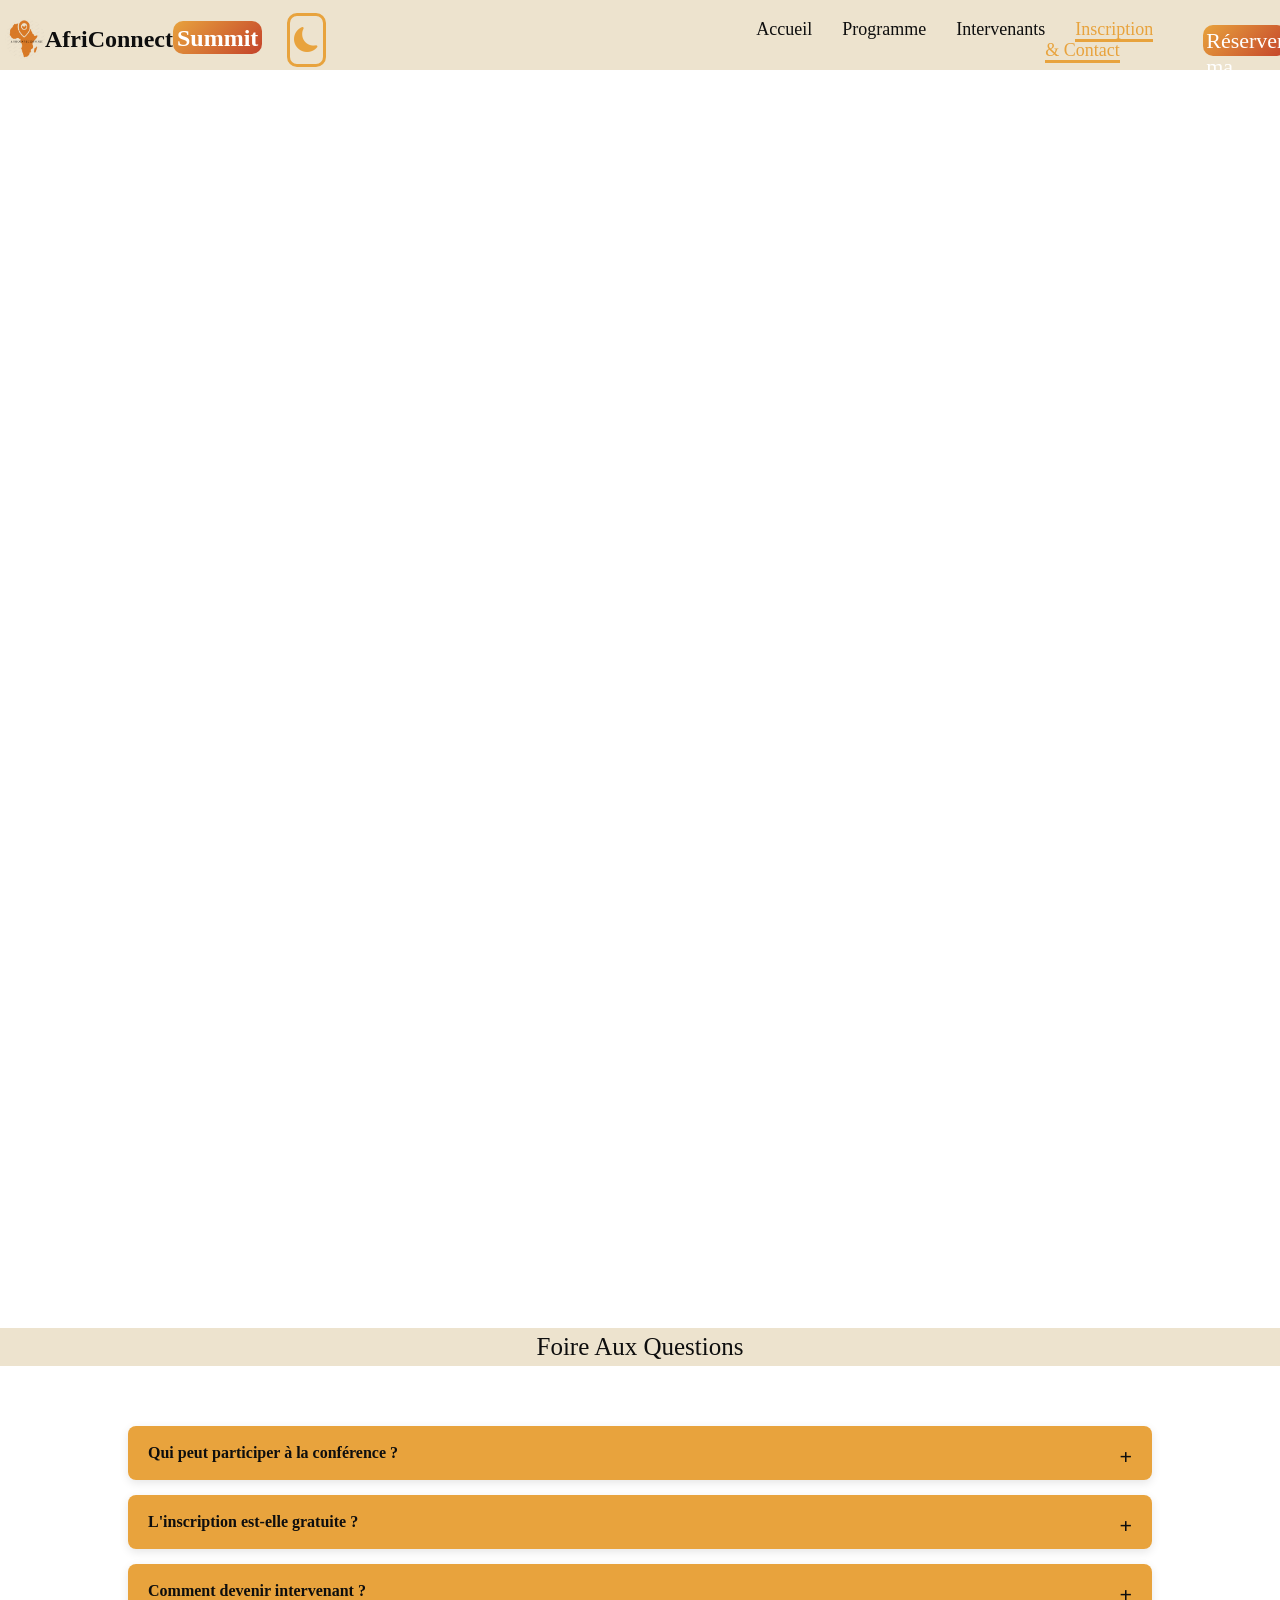
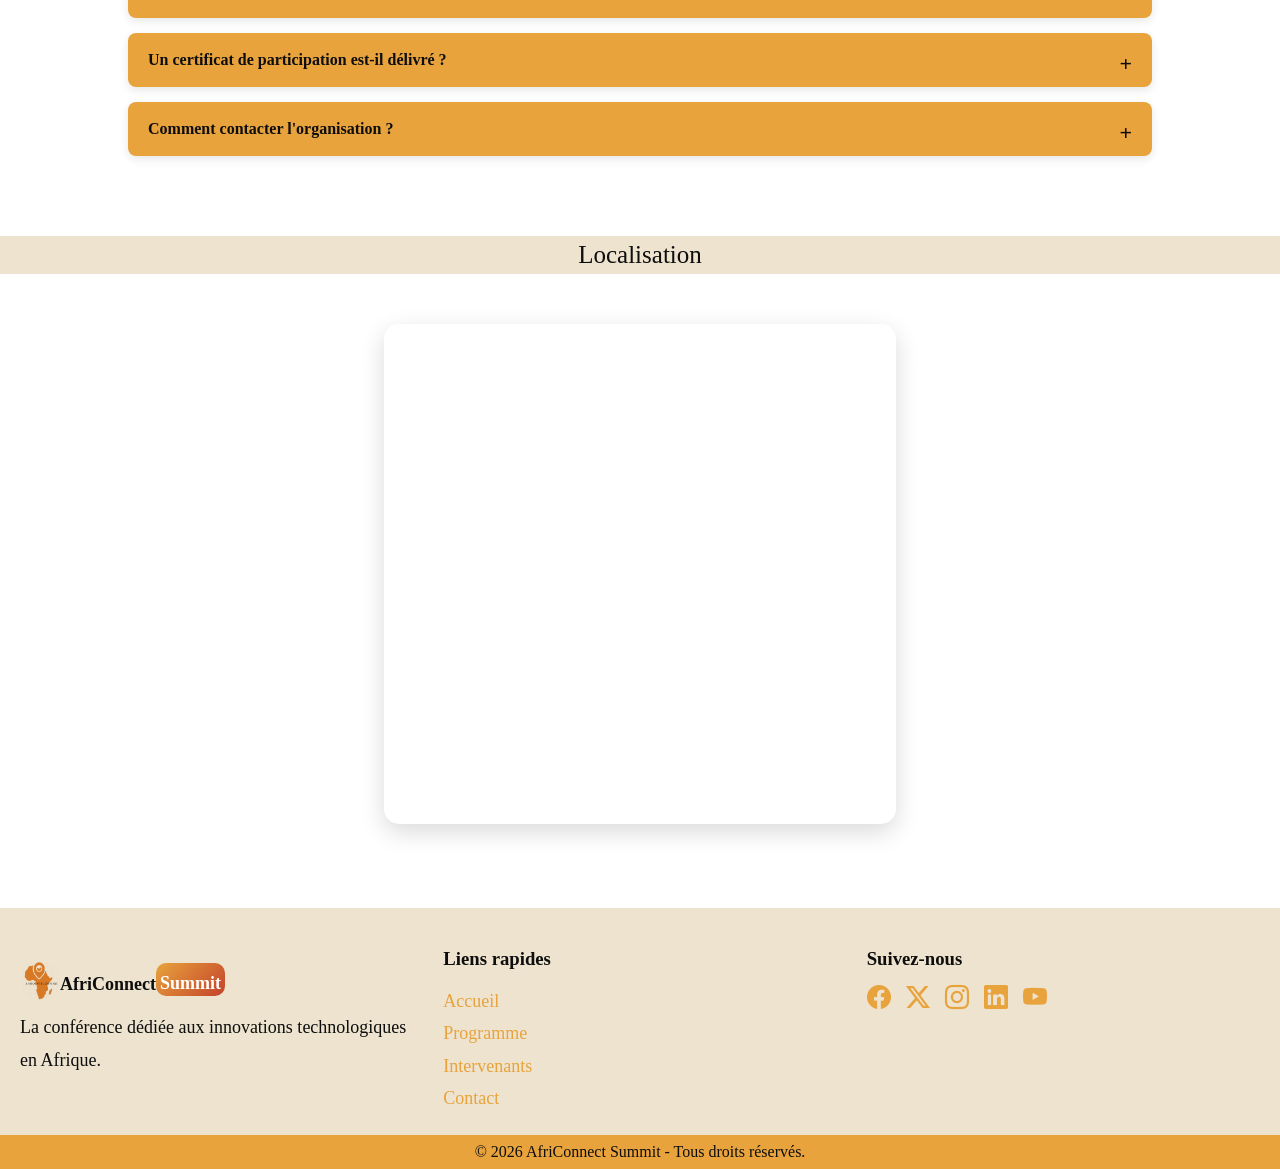
==== commit ae9a8919: "JS : filtrage dynamique, animation des sections et compteurs-animés" ====
--- a/contact.html
+++ b/contact.html
@@ -38,7 +38,7 @@
     </nav>
 
     <!-- section Hero interne -->
-    <section class="hero-interne">
+    <section class="hero-interne reveal zoom-in">
         <div class="hero-content">
 
             <!-- Fil d'Ariane -->
@@ -55,7 +55,7 @@
     </section>
 
     <!-- formulaire d'inscription -->
-    <section class="contact">
+    <section class="contact reveal fade-in">
         <!-- Formulaire -->
         <div class="formulaire">
 
@@ -145,7 +145,7 @@
     </section>
 
     <!-- FAQ -->
-    <section>
+    <section class="reveal slide-in">
         <div class="title">Foire Aux Questions</div>
 
         <div class="accordion">
@@ -199,13 +199,13 @@
     </section>
 
     <!-- Carte google maps -->
-    <section class="localisation">
+    <section class="reveal zoom-in localisation">
         <div class="title">Localisation</div>
         <iframe src="https://www.google.com/maps?q=MGHW%2B75R%20Dakar&output=embed" frameborder="0"></iframe>
     </section>
 
     <!-- footer -->
-    <footer>
+    <footer class="reveal slide-in">
         <div class="footer-container">
 
             <div class="footer-col">
--- a/css/style.css
+++ b/css/style.css
@@ -369,6 +369,10 @@
         font-family: var(--font-text);
         font-size: 24px;
 
+        .count{
+            margin: 20px auto;
+            color: var(--primary-color);
+        }
     }
 }
 
@@ -545,9 +549,25 @@
     color: var(--bg);
 }
 
+.tab.active{
+    background: var(--primary-color);
+    color: var(--bg);
+    box-shadow: 0 12px 25px rgba(0, 0, 0, .2);
+}
+
+.planning{
+    display: none;
+}
+
+.planning.active{
+    display:block;
+    
+}
+
 table {
-    width: 100%;
+    width: 90%;
     border-collapse: collapse;
+    margin: 20px auto;
 }
 
 th {
@@ -736,6 +756,16 @@
 .filter-btn:hover {
     background: var(--primary-color);
     color: white;
+    
+}
+.filter-btn.active{
+    background: var(--primary-color);
+    color: white;
+    box-shadow: 0 8px 25px rgba(0, 0, 0, 0.2);
+}
+
+.hide{
+    display:none;
 }
 
 .grid {
@@ -1047,4 +1077,32 @@
         }
     }
 
-}+}
+
+/* animation */
+
+/* masque */
+.reveal {
+    opacity: 0;
+     transition: opacity .8s ease, transform .8s ease;
+}
+
+/* fade-in */
+.fade-in{
+    transform: translateY(20px);
+}
+
+/* zoom-in */
+.zoom-in{
+    transform: scale(0.8);
+}
+
+/* slide-in */
+.slide-in{
+    transform: translateX(-80px);
+}
+
+.reveal.show {
+    opacity: 1;
+    transform: translate(0) scale(1);
+}
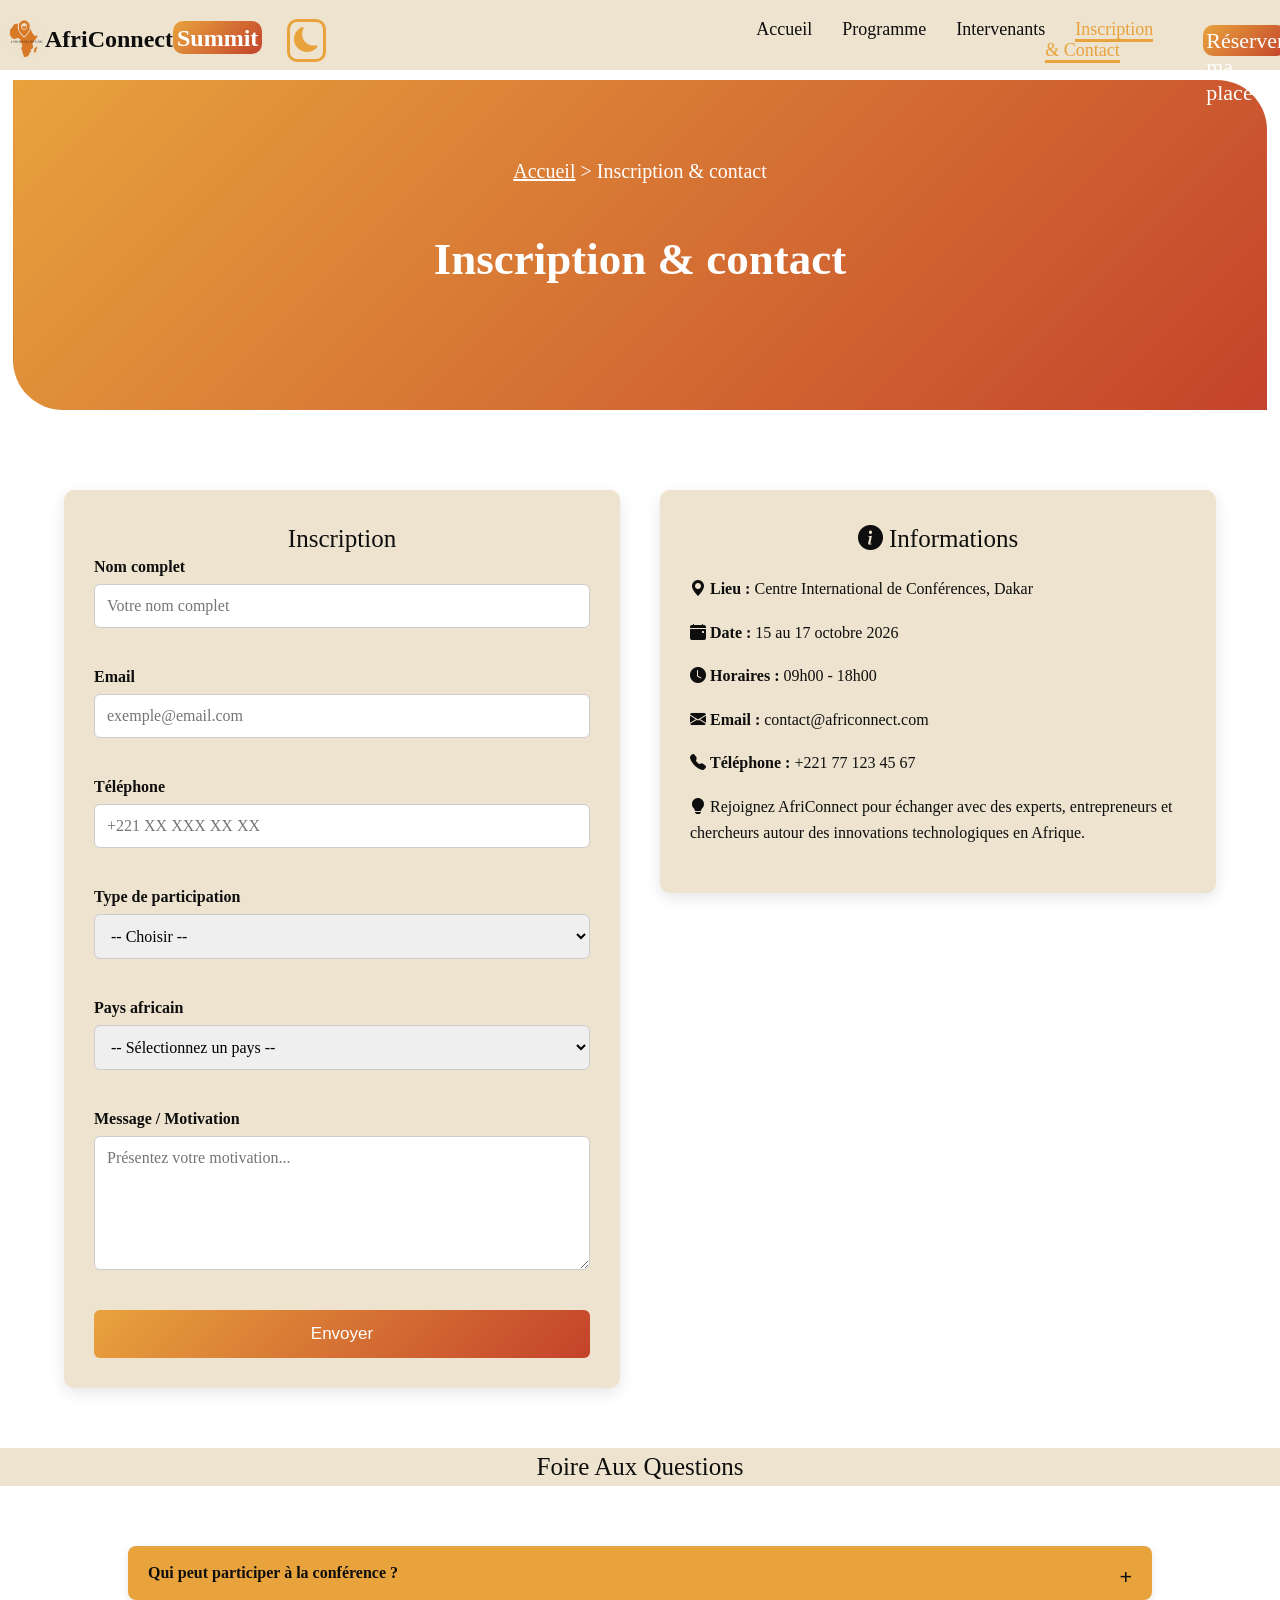
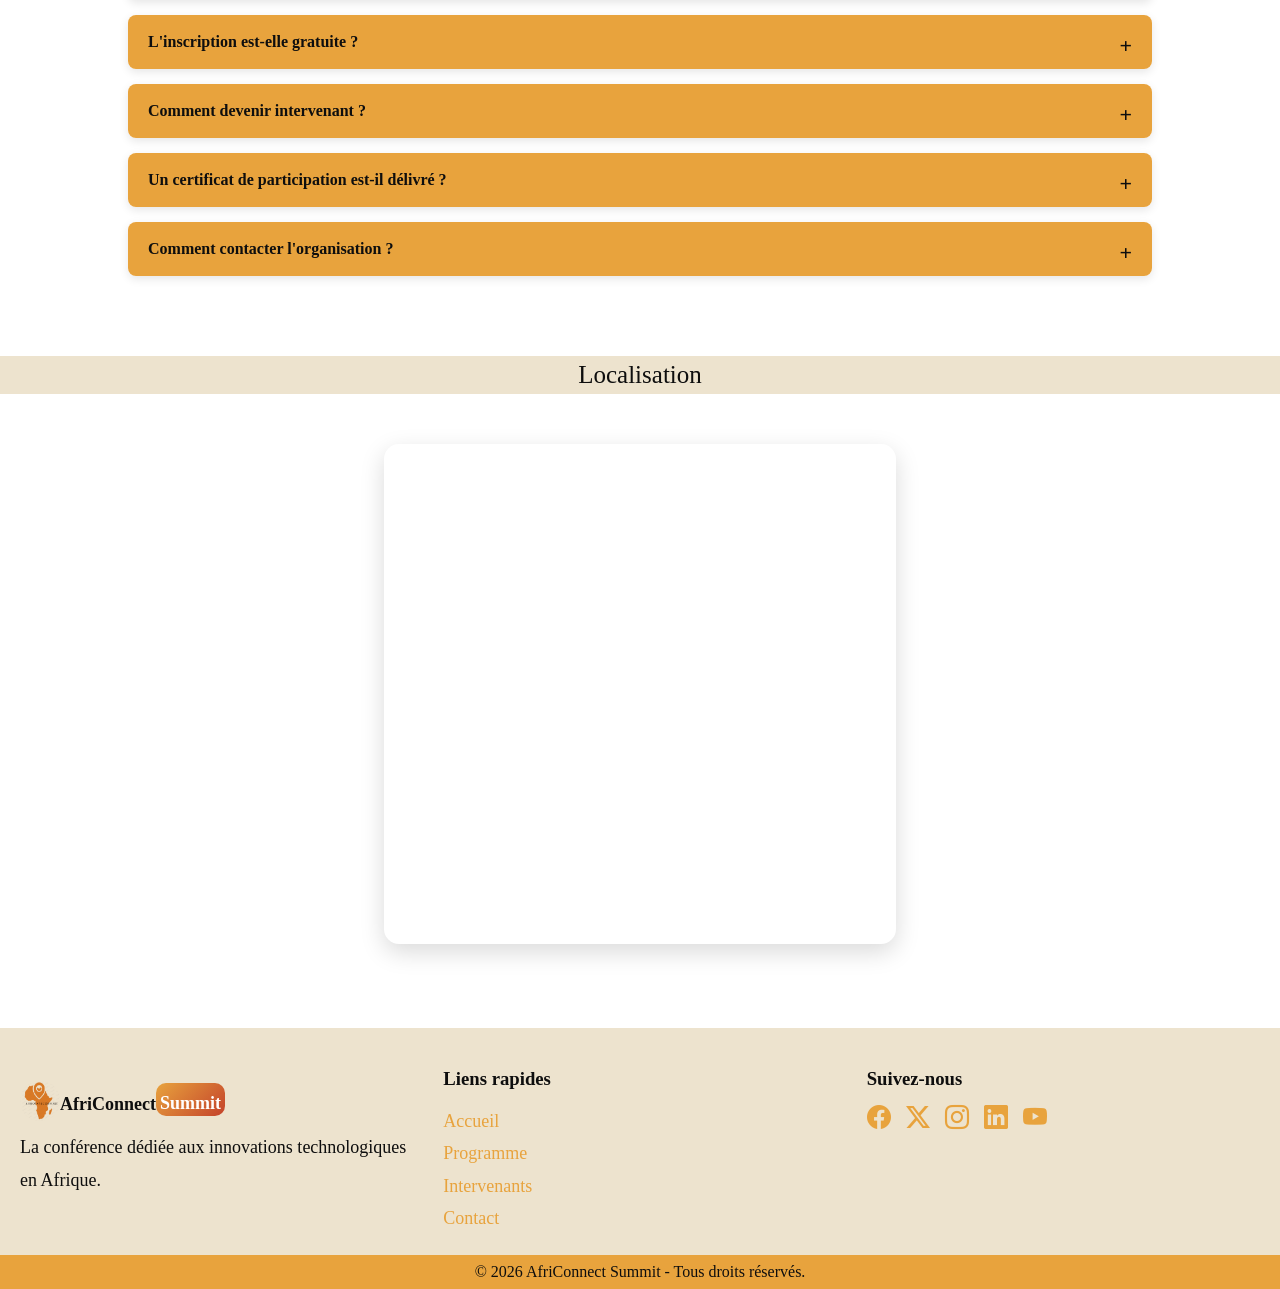
==== commit c0e47b31: "JS : Validation du formulaire et bouton retour en haut" ====
--- a/contact.html
+++ b/contact.html
@@ -13,7 +13,7 @@
 </head>
 
 <body>
-     <!-- navbar -->
+    <!-- navbar -->
     <nav class="navbar">
         <div class="logo">
             <ul>
@@ -38,7 +38,7 @@
     </nav>
 
     <!-- section Hero interne -->
-    <section class="hero-interne reveal zoom-in">
+    <section class="hero-interne reveal zoom-in" id="top-contact">
         <div class="hero-content">
 
             <!-- Fil d'Ariane -->
@@ -61,26 +61,30 @@
 
             <div class="title">Inscription</div>
 
-            <form>
+            <form id="contact-form">
 
                 <div class="champ">
                     <label>Nom complet</label>
-                    <input type="text" placeholder="Votre nom complet" required>
+                    <input type="text" id="nom" placeholder="Votre nom complet">
+                    <span class="error" id="nom-error"></span>
                 </div>
 
                 <div class="champ">
                     <label>Email</label>
-                    <input type="email" placeholder="exemple@email.com" required>
+                    <input type="email" id="email" placeholder="exemple@email.com">
+                    <span class="error" id="email-error"></span>
                 </div>
 
                 <div class="champ">
                     <label>Téléphone</label>
-                    <input type="tel" placeholder="+221 XX XXX XX XX" required>
+                    <input type="tel" id="telephone" placeholder="+221 XX XXX XX XX">
+                    <span class="error" id="telephone-error"></span>
                 </div>
 
                 <div class="champ">
                     <label>Type de participation</label>
-                    <select required>
+
+                    <select id="participation">
                         <option value="">-- Choisir --</option>
                         <option>Participant</option>
                         <option>Intervenant</option>
@@ -88,11 +92,14 @@
                         <option>Sponsor</option>
                         <option>Presse</option>
                     </select>
+
+                    <span class="error" id="participation-error"></span>
                 </div>
 
                 <div class="champ">
                     <label>Pays africain</label>
-                    <select required>
+
+                    <select id="pays">
                         <option value="">-- Sélectionnez un pays --</option>
                         <option>Sénégal</option>
                         <option>Burkina Faso</option>
@@ -106,14 +113,21 @@
                         <option>Bénin</option>
                         <option>Guinée</option>
                     </select>
+
+                    <span class="error" id="pays-error"></span>
                 </div>
 
                 <div class="champ">
                     <label>Message / Motivation</label>
-                    <textarea rows="6" placeholder="Présentez votre motivation..."></textarea>
+
+                    <textarea id="message" rows="6" placeholder="Présentez votre motivation..."></textarea>
+
+                    <span class="error" id="message-error"></span>
                 </div>
 
                 <button type="submit" class="btn">Envoyer</button>
+
+                <div id="success-message"></div>
 
             </form>
 
@@ -129,9 +143,11 @@
 
             <p><i class="bi bi-clock-fill"></i> <strong>Horaires :</strong> 09h00 - 18h00</p>
 
-            <p><i class="bi bi-envelope-fill"></i> <strong>Email :</strong> <a href="mailto:maureenzoungrana@gmail.com">contact@africonnect.com</a></p>
-
-            <p><i class="bi bi-telephone-fill"></i> <strong>Téléphone :</strong> <a href="tel:+221710073201">+221 77 123 45 67</a></p>
+            <p><i class="bi bi-envelope-fill"></i> <strong>Email :</strong> <a
+                    href="mailto:maureenzoungrana@gmail.com">contact@africonnect.com</a></p>
+
+            <p><i class="bi bi-telephone-fill"></i> <strong>Téléphone :</strong> <a href="tel:+221710073201">+221 77 123
+                    45 67</a></p>
 
             <p>
                 <i class="bi bi-lightbulb-fill"></i>
@@ -241,9 +257,13 @@
 
         </div>
 
-       
+
     </footer>
- <div id="copyrigth"></div>
+    <div id="copyrigth"></div>
+
+    <!-- bouton back to top -->
+    <a href="#top-contact" id="back-to-top"><i class="bi bi-arrow-up"></i></a>
+
     <!-- script javascript-->
     <script src="js/main.js"></script>
 </body>
--- a/css/style.css
+++ b/css/style.css
@@ -75,8 +75,6 @@
     button{
         margin-top: 10px;
         padding: 4px;
-        width: 45px;
-        height: 6vh;
         margin-left: 25px;
         border-radius: 10px;
         background: var(--third-color);
@@ -1106,3 +1104,59 @@
     opacity: 1;
     transform: translate(0) scale(1);
 }
+
+/* error du formulaire */
+.error{
+    color: red;
+    font-size: 14px;
+    min-height: 20px;
+}
+
+.error-input{
+    border: solid red;
+    box-shadow: 0 0 10px rgba(255, 0, 0, 0.3);
+}
+
+.success{
+    border: 2px solid green;
+}
+
+.success-message{
+    margin-top: 20px;
+    padding: 15px;
+    border-radius: 10px;
+    background-color: #d4edda;
+    color: #155724;
+    text-align: center;
+    font-weight: bold;
+}
+
+/*  */
+#back-to-top {
+    color: white;
+    border-radius: 30px;
+    background: var(--primary-color);
+    height: fit-content;
+    padding: 5px;
+    text-align: center;
+    position: fixed;
+    text-decoration: none;
+    right: 1.5rem;
+    bottom: 1.5rem;
+    opacity: 0;
+    transform: translateY(12px) scale(0.88);
+    transition: opacity 0.28s ease, transform 0.28s cubic-bezier(0.34, 1.4, 0.64, 1);
+    pointer-events: none;
+    box-shadow: 0 3px 10px rgba(0, 0, 0, .5);
+
+    i {
+        font-size: 30px;
+    }
+
+}
+
+#back-to-top.visible {
+    opacity: 1;
+    transform: translateY(0) scale(1);
+    pointer-events: auto;
+}
